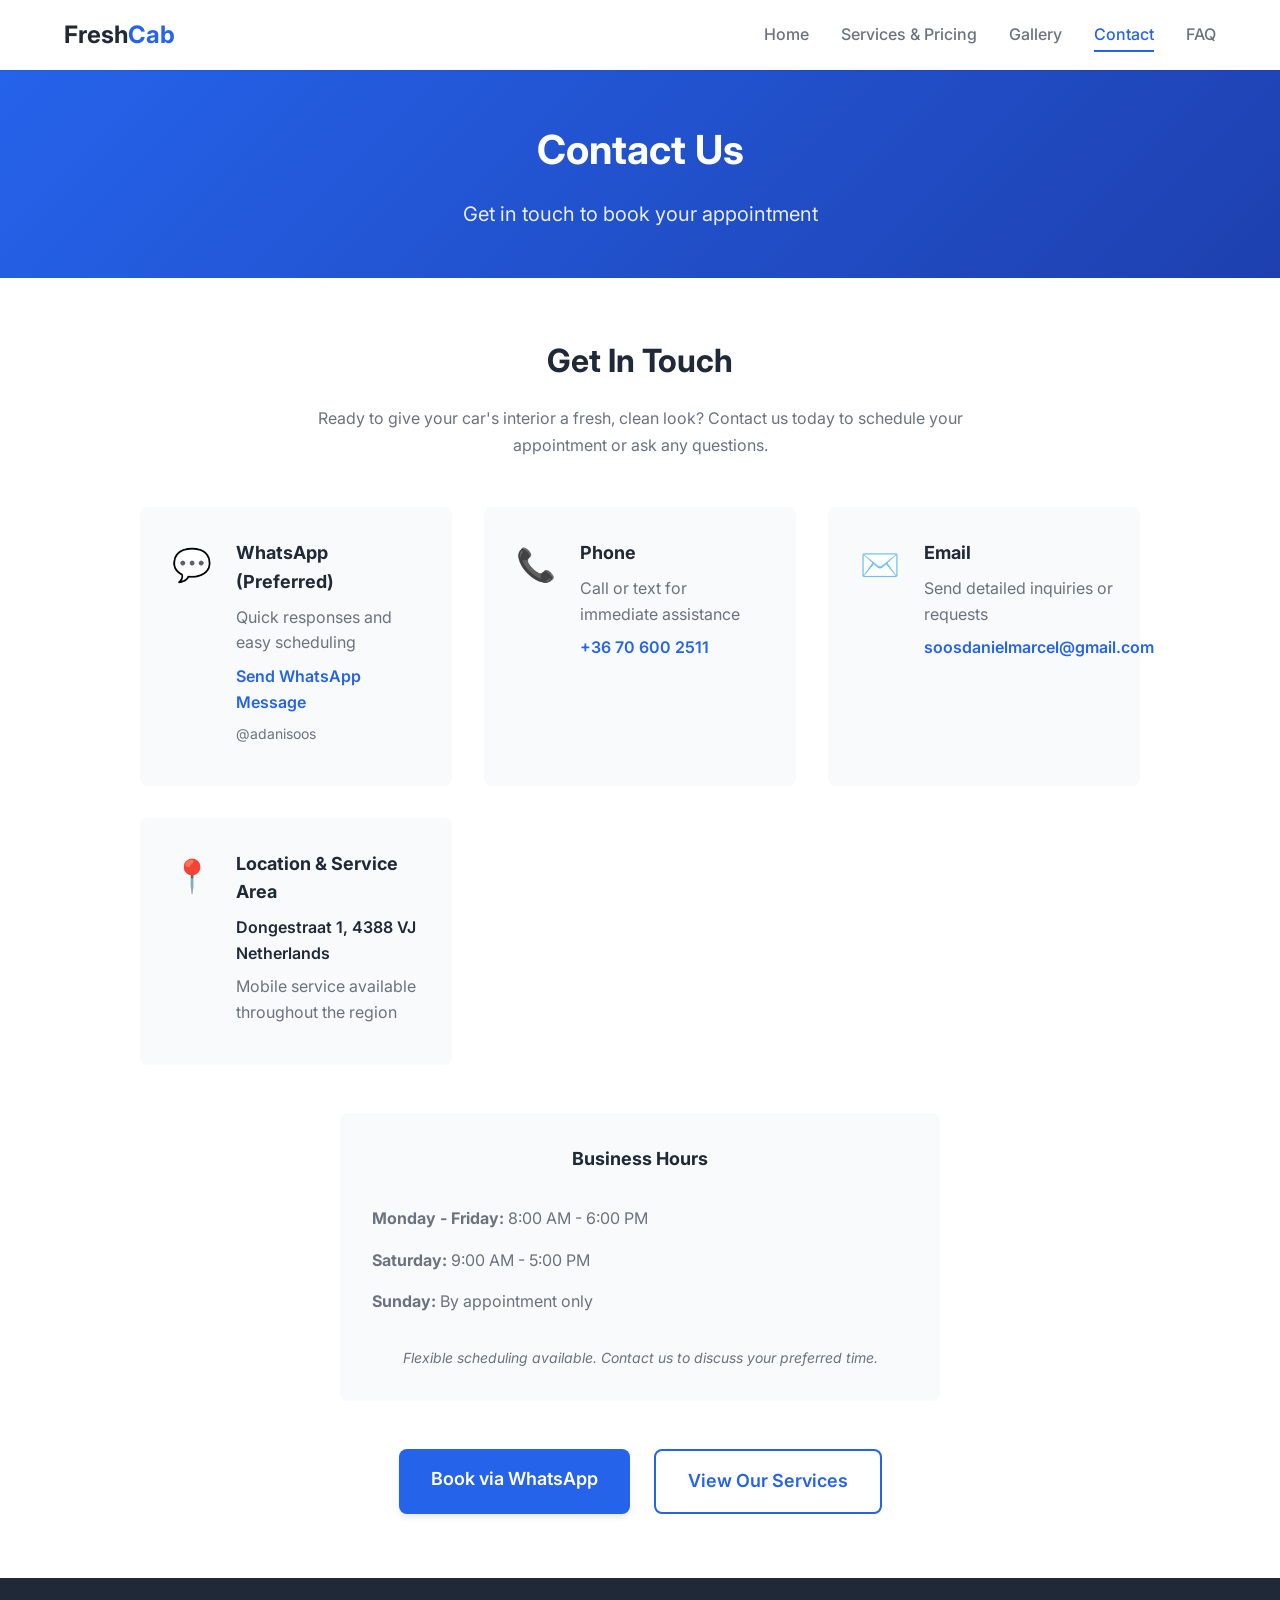
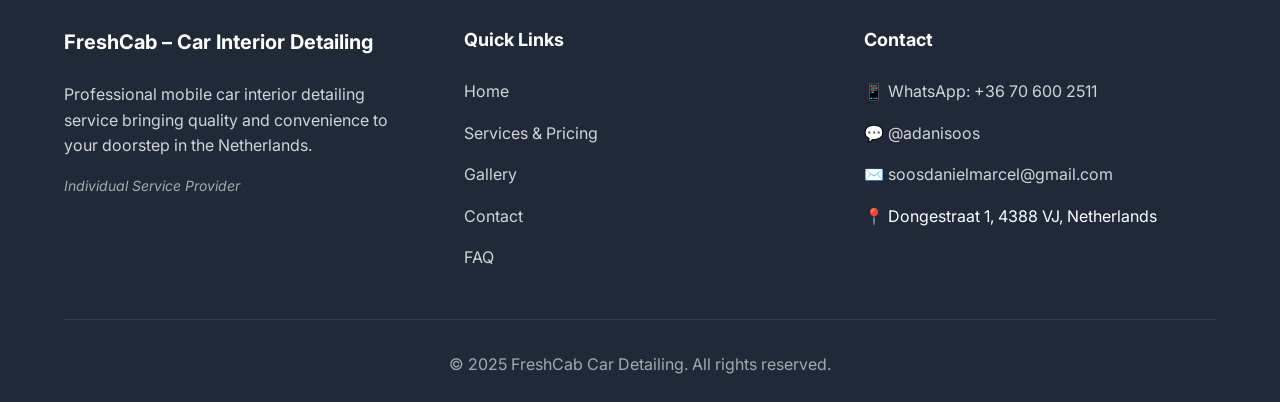
==== contact.html @ 42d35491 "Initial commit" ====
<!DOCTYPE html>
<html lang="en">
<head>
    <meta charset="UTF-8">
    <meta name="viewport" content="width=device-width, initial-scale=1.0">
    <meta name="description" content="Contact FreshCab for mobile car interior detailing in the Netherlands. Book via WhatsApp, phone, or email.">
    <meta name="theme-color" content="#2563eb">
    <title>Contact - FreshCab Car Interior Detailing</title>
    <link rel="manifest" href="/manifest.json">
    <link rel="apple-touch-icon" sizes="180x180" href="images/favicon/apple-touch-icon.png">
    <link rel="icon" type="image/png" sizes="32x32" href="images/favicon/favicon-32x32.png">
    <link rel="icon" type="image/png" sizes="16x16" href="images/favicon/favicon-16x16.png">
    <link rel="icon" type="image/x-icon" href="images/favicon/favicon.ico">
    <link rel="stylesheet" href="css/styles.css">
    <link rel="preconnect" href="https://fonts.googleapis.com">
    <link rel="preconnect" href="https://fonts.gstatic.com" crossorigin>
    <link href="https://fonts.googleapis.com/css2?family=Inter:wght@300;400;500;600;700&display=swap" rel="stylesheet">
</head>
<body>
    <!-- Navigation -->
    <nav class="navbar">
        <div class="container">
            <div class="nav-wrapper">
                <a href="index.html" class="logo">Fresh<span class="logo-accent">Cab</span></a>
                <button class="mobile-menu-toggle" aria-label="Toggle menu">
                    <span></span>
                    <span></span>
                    <span></span>
                </button>
                <ul class="nav-menu">
                    <li><a href="index.html" class="nav-link">Home</a></li>
                    <li><a href="services.html" class="nav-link">Services & Pricing</a></li>
                    <li><a href="gallery.html" class="nav-link">Gallery</a></li>
                    <li><a href="contact.html" class="nav-link active">Contact</a></li>
                    <li><a href="index.html#faq" class="nav-link">FAQ</a></li>
                </ul>
            </div>
        </div>
    </nav>

    <!-- Page Header -->
    <section class="page-header">
        <div class="container">
            <h1 class="page-title fade-in">Contact Us</h1>
            <p class="page-subtitle fade-in">Get in touch to book your appointment</p>
        </div>
    </section>

    <!-- Contact Section -->
    <section class="contact section">
        <div class="container">
            <div class="contact-info-centered fade-in-scroll">
                <h2 class="section-title text-center">Get In Touch</h2>
                <p class="contact-intro text-center">Ready to give your car's interior a fresh, clean look? Contact us today to schedule your appointment or ask any questions.</p>

                <div class="contact-methods">
                    <div class="contact-method">
                        <div class="contact-icon">💬</div>
                        <div class="contact-details">
                            <h3>WhatsApp (Preferred)</h3>
                            <p>Quick responses and easy scheduling</p>
                            <a href="https://wa.me/36706002511?text=Hi%20FreshCab,%20I'd%20like%20to%20book%20a%20car%20detailing%20appointment" class="contact-link" target="_blank">Send WhatsApp Message</a>
                            <p class="contact-username">@adanisoos</p>
                        </div>
                    </div>

                    <div class="contact-method">
                        <div class="contact-icon">📞</div>
                        <div class="contact-details">
                            <h3>Phone</h3>
                            <p>Call or text for immediate assistance</p>
                            <a href="tel:+36706002511" class="contact-link">+36 70 600 2511</a>
                        </div>
                    </div>

                    <div class="contact-method">
                        <div class="contact-icon">✉️</div>
                        <div class="contact-details">
                            <h3>Email</h3>
                            <p>Send detailed inquiries or requests</p>
                            <a href="mailto:soosdanielmarcel@gmail.com" class="contact-link">soosdanielmarcel@gmail.com</a>
                        </div>
                    </div>

                    <div class="contact-method">
                        <div class="contact-icon">📍</div>
                        <div class="contact-details">
                            <h3>Location & Service Area</h3>
                            <p class="service-area">Dongestraat 1, 4388 VJ<br>Netherlands</p>
                            <p>Mobile service available throughout the region</p>
                        </div>
                    </div>
                </div>

                <div class="business-hours">
                    <h3>Business Hours</h3>
                    <ul>
                        <li><strong>Monday - Friday:</strong> 8:00 AM - 6:00 PM</li>
                        <li><strong>Saturday:</strong> 9:00 AM - 5:00 PM</li>
                        <li><strong>Sunday:</strong> By appointment only</li>
                    </ul>
                    <p class="hours-note">Flexible scheduling available. Contact us to discuss your preferred time.</p>
                </div>

                <div class="contact-cta">
                    <a href="https://wa.me/36706002511?text=Hi%20FreshCab,%20I'd%20like%20to%20book%20a%20car%20detailing%20appointment" class="btn btn-primary btn-large" target="_blank">Book via WhatsApp</a>
                    <a href="services.html" class="btn btn-secondary btn-large">View Our Services</a>
                </div>
            </div>
        </div>
    </section>

    <!-- Footer -->
    <footer class="footer">
        <div class="container">
            <div class="footer-content">
                <div class="footer-section">
                    <h3 class="footer-title">FreshCab – Car Interior Detailing</h3>
                    <p class="footer-text">Professional mobile car interior detailing service bringing quality and convenience to your doorstep in the Netherlands.</p>
                    <p class="footer-status">Individual Service Provider</p>
                </div>
                <div class="footer-section">
                    <h4 class="footer-heading">Quick Links</h4>
                    <ul class="footer-links">
                        <li><a href="index.html">Home</a></li>
                        <li><a href="services.html">Services & Pricing</a></li>
                        <li><a href="gallery.html">Gallery</a></li>
                        <li><a href="contact.html">Contact</a></li>
                        <li><a href="index.html#faq">FAQ</a></li>
                    </ul>
                </div>
                <div class="footer-section">
                    <h4 class="footer-heading">Contact</h4>
                    <ul class="footer-contact">
                        <li>📱 <a href="https://wa.me/36706002511" target="_blank">WhatsApp: +36 70 600 2511</a></li>
                        <li>💬 <a href="https://wa.me/36706002511" target="_blank">@adanisoos</a></li>
                        <li>✉️ <a href="mailto:soosdanielmarcel@gmail.com">soosdanielmarcel@gmail.com</a></li>
                        <li>📍 Dongestraat 1, 4388 VJ, Netherlands</li>
                    </ul>
                </div>
            </div>
            <div class="footer-bottom">
                <p>&copy; 2025 FreshCab Car Detailing. All rights reserved.</p>
            </div>
        </div>
    </footer>

    <script src="js/main.js"></script>
</body>
</html>
---- css/styles.css ----
/* ===================================
   CSS Reset & Base Styles
   =================================== */
* {
    margin: 0;
    padding: 0;
    box-sizing: border-box;
}

:root {
    /* Color Palette */
    --primary-color: #2563eb;
    --primary-dark: #1e40af;
    --accent-color: #f59e0b;
    --text-dark: #1f2937;
    --text-light: #6b7280;
    --bg-white: #ffffff;
    --bg-gray: #f9fafb;
    --border-color: #e5e7eb;
    
    /* Typography */
    --font-family: 'Inter', -apple-system, BlinkMacSystemFont, 'Segoe UI', sans-serif;
    --font-size-base: 16px;
    --line-height-base: 1.6;
    
    /* Spacing */
    --spacing-xs: 0.5rem;
    --spacing-sm: 1rem;
    --spacing-md: 1.5rem;
    --spacing-lg: 2rem;
    --spacing-xl: 3rem;
    --spacing-2xl: 4rem;
    
    /* Transitions */
    --transition-fast: 0.2s ease;
    --transition-base: 0.3s ease;
    --transition-slow: 0.5s ease;
    
    /* Shadows */
    --shadow-sm: 0 1px 2px 0 rgba(0, 0, 0, 0.05);
    --shadow-md: 0 4px 6px -1px rgba(0, 0, 0, 0.1);
    --shadow-lg: 0 10px 15px -3px rgba(0, 0, 0, 0.1);
    --shadow-xl: 0 20px 25px -5px rgba(0, 0, 0, 0.1);
    
    /* Border Radius */
    --radius-sm: 0.375rem;
    --radius-md: 0.5rem;
    --radius-lg: 0.75rem;
    --radius-xl: 1rem;
}

html {
    scroll-behavior: smooth;
    font-size: var(--font-size-base);
}

body {
    font-family: var(--font-family);
    color: var(--text-dark);
    line-height: var(--line-height-base);
    background-color: var(--bg-white);
    overflow-x: hidden;
}

img {
    max-width: 100%;
    height: auto;
    display: block;
}

a {
    text-decoration: none;
    color: inherit;
    transition: color var(--transition-fast);
}

ul {
    list-style: none;
}

button {
    font-family: inherit;
    cursor: pointer;
    border: none;
    background: none;
}

/* ===================================
   Container & Layout
   =================================== */
.container {
    width: 100%;
    max-width: 1200px;
    margin: 0 auto;
    padding: 0 var(--spacing-md);
}

.section {
    padding: var(--spacing-2xl) 0;
}

.section-gray {
    background-color: var(--bg-gray);
}

/* ===================================
   Typography
   =================================== */
.section-title {
    font-size: 2rem;
    font-weight: 700;
    color: var(--text-dark);
    margin-bottom: var(--spacing-md);
    line-height: 1.2;
}

.section-subtitle {
    font-size: 1.125rem;
    color: var(--text-light);
    margin-bottom: var(--spacing-lg);
}

.text-center {
    text-align: center;
}

/* ===================================
   Buttons
   =================================== */
.btn {
    display: inline-block;
    padding: 0.75rem 1.5rem;
    font-size: 1rem;
    font-weight: 600;
    border-radius: var(--radius-md);
    transition: all var(--transition-base);
    text-align: center;
    cursor: pointer;
}

.btn-primary {
    background-color: var(--primary-color);
    color: white;
    box-shadow: var(--shadow-md);
}

.btn-primary:hover {
    background-color: var(--primary-dark);
    transform: translateY(-2px);
    box-shadow: var(--shadow-lg);
}

.btn-secondary {
    background-color: white;
    color: var(--primary-color);
    border: 2px solid var(--primary-color);
}

.btn-secondary:hover {
    background-color: var(--primary-color);
    color: white;
    transform: translateY(-2px);
}

.btn-outline {
    background-color: transparent;
    color: var(--primary-color);
    border: 2px solid var(--primary-color);
}

.btn-outline:hover {
    background-color: var(--primary-color);
    color: white;
}

.btn-large {
    padding: 1rem 2rem;
    font-size: 1.125rem;
}

/* ===================================
   Navigation
   =================================== */
.navbar {
    background-color: var(--bg-white);
    box-shadow: var(--shadow-sm);
    position: sticky;
    top: 0;
    z-index: 1000;
    transition: box-shadow var(--transition-base);
}

.navbar.scrolled {
    box-shadow: var(--shadow-md);
}

.nav-wrapper {
    display: flex;
    justify-content: space-between;
    align-items: center;
    padding: var(--spacing-sm) 0;
}

.logo {
    font-size: 1.5rem;
    font-weight: 700;
    color: var(--text-dark);
}

.logo-accent {
    color: var(--primary-color);
}

.nav-menu {
    display: flex;
    gap: var(--spacing-lg);
    align-items: center;
}

.nav-link {
    color: var(--text-light);
    font-weight: 500;
    transition: color var(--transition-fast);
    position: relative;
}

.nav-link:hover,
.nav-link.active {
    color: var(--primary-color);
}

.nav-link.active::after {
    content: '';
    position: absolute;
    bottom: -0.5rem;
    left: 0;
    right: 0;
    height: 2px;
    background-color: var(--primary-color);
}

.mobile-menu-toggle {
    display: none;
    flex-direction: column;
    gap: 0.25rem;
    padding: 0.5rem;
}

.mobile-menu-toggle span {
    width: 1.5rem;
    height: 2px;
    background-color: var(--text-dark);
    transition: all var(--transition-base);
}

/* ===================================
   Hero Section
   =================================== */
.hero {
    position: relative;
    background: linear-gradient(135deg, var(--primary-color) 0%, var(--primary-dark) 100%);
    color: white;
    padding: var(--spacing-2xl) 0;
    min-height: 500px;
    display: flex;
    align-items: center;
    overflow: hidden;
}

.hero::before {
    content: '';
    position: absolute;
    top: 0;
    left: 0;
    right: 0;
    bottom: 0;
    background: url('data:image/svg+xml,<svg width="100" height="100" xmlns="http://www.w3.org/2000/svg"><circle cx="50" cy="50" r="2" fill="white" opacity="0.1"/></svg>');
    opacity: 0.3;
}

.hero-content {
    position: relative;
    z-index: 1;
    max-width: 700px;
}

.hero-title {
    font-size: 3rem;
    font-weight: 700;
    margin-bottom: var(--spacing-md);
    line-height: 1.1;
}

.hero-subtitle {
    font-size: 1.5rem;
    margin-bottom: var(--spacing-md);
    opacity: 0.95;
}

.hero-description {
    font-size: 1.125rem;
    margin-bottom: var(--spacing-xl);
    opacity: 0.9;
}

.hero-buttons {
    display: flex;
    gap: var(--spacing-md);
    flex-wrap: wrap;
}

/* ===================================
   About Section
   =================================== */
.about-content {
    display: grid;
    grid-template-columns: 1fr 1fr;
    gap: var(--spacing-xl);
    align-items: center;
}

.about-text p {
    margin-bottom: var(--spacing-md);
    color: var(--text-light);
}

.about-intro {
    font-size: 1.25rem;
    color: var(--text-dark) !important;
}

.about-highlights {
    margin-top: var(--spacing-lg);
    display: grid;
    gap: var(--spacing-sm);
}

.highlight-item {
    display: flex;
    align-items: center;
    gap: var(--spacing-sm);
}

.highlight-icon {
    color: var(--primary-color);
    font-weight: 700;
    font-size: 1.25rem;
}

.about-image {
    border-radius: var(--radius-lg);
    overflow: hidden;
    box-shadow: var(--shadow-lg);
}

.about-image img {
    width: 100%;
    height: 100%;
    object-fit: cover;
}

/* ===================================
   How It Works Section
   =================================== */
.steps-grid {
    display: grid;
    grid-template-columns: repeat(auto-fit, minmax(250px, 1fr));
    gap: var(--spacing-lg);
    margin-top: var(--spacing-xl);
}

.step-card {
    background-color: var(--bg-white);
    padding: var(--spacing-lg);
    border-radius: var(--radius-lg);
    box-shadow: var(--shadow-md);
    text-align: center;
    transition: all var(--transition-base);
    position: relative;
}

.step-card:hover {
    transform: translateY(-5px);
    box-shadow: var(--shadow-xl);
}

.step-number {
    position: absolute;
    top: var(--spacing-md);
    right: var(--spacing-md);
    width: 2rem;
    height: 2rem;
    background-color: var(--primary-color);
    color: white;
    border-radius: 50%;
    display: flex;
    align-items: center;
    justify-content: center;
    font-weight: 700;
}

.step-icon {
    font-size: 3rem;
    margin-bottom: var(--spacing-md);
}

.step-title {
    font-size: 1.25rem;
    font-weight: 600;
    margin-bottom: var(--spacing-sm);
    color: var(--text-dark);
}

.step-description {
    color: var(--text-light);
}

/* ===================================
   Testimonials Section
   =================================== */
.testimonials-grid {
    display: grid;
    grid-template-columns: repeat(auto-fit, minmax(280px, 1fr));
    gap: var(--spacing-lg);
    margin-top: var(--spacing-xl);
}

.testimonial-card {
    background-color: var(--bg-white);
    padding: var(--spacing-lg);
    border-radius: var(--radius-lg);
    box-shadow: var(--shadow-md);
    transition: all var(--transition-base);
}

.testimonial-card:hover {
    transform: translateY(-5px);
    box-shadow: var(--shadow-xl);
}

.testimonial-stars {
    color: var(--accent-color);
    font-size: 1.25rem;
    margin-bottom: var(--spacing-md);
}

.testimonial-text {
    color: var(--text-light);
    font-style: italic;
    margin-bottom: var(--spacing-md);
    line-height: 1.7;
}

.testimonial-author {
    font-weight: 600;
    color: var(--text-dark);
}

/* ===================================
   FAQ Section
   =================================== */
.faq-container {
    max-width: 800px;
    margin: 0 auto;
}

.faq-item {
    background-color: var(--bg-white);
    border-radius: var(--radius-md);
    margin-bottom: var(--spacing-md);
    box-shadow: var(--shadow-sm);
    overflow: hidden;
}

.faq-question {
    width: 100%;
    padding: var(--spacing-md);
    display: flex;
    justify-content: space-between;
    align-items: center;
    text-align: left;
    font-size: 1.125rem;
    font-weight: 600;
    color: var(--text-dark);
    cursor: pointer;
    transition: background-color var(--transition-fast);
}

.faq-question:hover {
    background-color: var(--bg-gray);
}

.faq-icon {
    font-size: 1.5rem;
    color: var(--primary-color);
    transition: transform var(--transition-base);
}

.faq-item.active .faq-icon {
    transform: rotate(45deg);
}

.faq-answer {
    max-height: 0;
    overflow: hidden;
    transition: max-height var(--transition-slow);
}

.faq-item.active .faq-answer {
    max-height: 500px;
}

.faq-answer p {
    padding: 0 var(--spacing-md) var(--spacing-md);
    color: var(--text-light);
    line-height: 1.7;
}

/* ===================================
   CTA Section
   =================================== */
.cta {
    background: linear-gradient(135deg, var(--primary-color) 0%, var(--primary-dark) 100%);
    color: white;
}

.cta-content {
    text-align: center;
    max-width: 700px;
    margin: 0 auto;
}

.cta-title {
    font-size: 2.5rem;
    font-weight: 700;
    margin-bottom: var(--spacing-md);
}

.cta-text {
    font-size: 1.25rem;
    margin-bottom: var(--spacing-xl);
    opacity: 0.95;
}

.cta-buttons {
    display: flex;
    gap: var(--spacing-md);
    justify-content: center;
    flex-wrap: wrap;
}

/* ===================================
   Footer
   =================================== */
.footer {
    background-color: var(--text-dark);
    color: white;
    padding: var(--spacing-xl) 0 var(--spacing-md);
}

.footer-content {
    display: grid;
    grid-template-columns: repeat(auto-fit, minmax(250px, 1fr));
    gap: var(--spacing-xl);
    margin-bottom: var(--spacing-lg);
}

.footer-title {
    font-size: 1.25rem;
    margin-bottom: var(--spacing-md);
}

.footer-text {
    color: rgba(255, 255, 255, 0.8);
    margin-bottom: var(--spacing-sm);
    line-height: 1.6;
}

.footer-status {
    color: rgba(255, 255, 255, 0.6);
    font-size: 0.875rem;
    font-style: italic;
}

.footer-heading {
    font-size: 1.125rem;
    margin-bottom: var(--spacing-md);
}

.footer-links li,
.footer-contact li {
    margin-bottom: var(--spacing-sm);
}

.footer-links a,
.footer-contact a {
    color: rgba(255, 255, 255, 0.8);
    transition: color var(--transition-fast);
}

.footer-links a:hover,
.footer-contact a:hover {
    color: var(--accent-color);
}

.footer-bottom {
    text-align: center;
    padding-top: var(--spacing-lg);
    border-top: 1px solid rgba(255, 255, 255, 0.1);
    color: rgba(255, 255, 255, 0.6);
}

/* ===================================
   Page Header
   =================================== */
.page-header {
    background: linear-gradient(135deg, var(--primary-color) 0%, var(--primary-dark) 100%);
    color: white;
    padding: var(--spacing-xl) 0;
    text-align: center;
}

.page-title {
    font-size: 2.5rem;
    font-weight: 700;
    margin-bottom: var(--spacing-sm);
}

.page-subtitle {
    font-size: 1.25rem;
    opacity: 0.9;
}

/* ===================================
   Pricing Section
   =================================== */
.pricing-grid {
    display: grid;
    grid-template-columns: repeat(auto-fit, minmax(300px, 1fr));
    gap: var(--spacing-lg);
    margin-top: var(--spacing-xl);
}

.pricing-card {
    background-color: var(--bg-white);
    border-radius: var(--radius-lg);
    padding: var(--spacing-xl);
    box-shadow: var(--shadow-md);
    transition: all var(--transition-base);
    position: relative;
    border: 2px solid transparent;
}

.pricing-card:hover {
    transform: translateY(-8px);
    box-shadow: var(--shadow-xl);
}

.pricing-card-featured {
    border-color: var(--primary-color);
    transform: scale(1.05);
}

.pricing-card-featured:hover {
    transform: scale(1.05) translateY(-8px);
}

.pricing-badge {
    position: absolute;
    top: -0.75rem;
    left: 50%;
    transform: translateX(-50%);
    background-color: var(--accent-color);
    color: white;
    padding: 0.25rem 1rem;
    border-radius: var(--radius-md);
    font-size: 0.875rem;
    font-weight: 600;
}

.pricing-header {
    text-align: center;
    margin-bottom: var(--spacing-lg);
}

.pricing-title {
    font-size: 1.75rem;
    font-weight: 700;
    color: var(--text-dark);
    margin-bottom: var(--spacing-xs);
}

.pricing-subtitle {
    color: var(--text-light);
}

.pricing-price {
    text-align: center;
    margin-bottom: var(--spacing-sm);
}

.price-amount {
    font-size: 3rem;
    font-weight: 700;
    color: var(--primary-color);
}

.price-period {
    display: block;
    color: var(--text-light);
    font-size: 0.875rem;
    margin-top: var(--spacing-xs);
}

.pricing-price-alt {
    text-align: center;
    margin-bottom: var(--spacing-lg);
    padding-bottom: var(--spacing-lg);
    border-bottom: 1px solid var(--border-color);
}

.price-amount-small {
    font-size: 1.5rem;
    font-weight: 600;
    color: var(--text-dark);
}

.price-period-small {
    display: block;
    color: var(--text-light);
    font-size: 0.875rem;
}

.pricing-features {
    margin-bottom: var(--spacing-lg);
}

.pricing-features li {
    padding: var(--spacing-sm) 0;
    color: var(--text-light);
    display: flex;
    align-items: flex-start;
    gap: var(--spacing-sm);
}

.feature-icon {
    color: var(--primary-color);
    font-weight: 700;
    flex-shrink: 0;
}

/* ===================================
   Add-ons Section
   =================================== */
.addons-grid {
    display: grid;
    grid-template-columns: repeat(auto-fit, minmax(280px, 1fr));
    gap: var(--spacing-lg);
    margin-top: var(--spacing-xl);
}

.addon-card {
    background-color: var(--bg-white);
    padding: var(--spacing-lg);
    border-radius: var(--radius-lg);
    box-shadow: var(--shadow-md);
    text-align: center;
    transition: all var(--transition-base);
}

.addon-card:hover {
    transform: translateY(-5px);
    box-shadow: var(--shadow-xl);
}

.addon-icon {
    font-size: 2.5rem;
    margin-bottom: var(--spacing-md);
}

.addon-title {
    font-size: 1.125rem;
    font-weight: 600;
    color: var(--text-dark);
    margin-bottom: var(--spacing-sm);
}

.addon-description {
    color: var(--text-light);
    margin-bottom: var(--spacing-md);
    line-height: 1.6;
}

.addon-price {
    font-size: 1.5rem;
    font-weight: 700;
    color: var(--primary-color);
}

/* ===================================
   Gallery Section - Grid Layout with Carousels
   =================================== */
.gallery-intro {
    max-width: 700px;
    margin: 0 auto var(--spacing-xl);
    color: var(--text-light);
    font-size: 1.125rem;
}

/* Gallery Grid Container */
.gallery-grid-container {
    display: grid;
    grid-template-columns: repeat(2, 1fr);
    gap: var(--spacing-lg);
    margin-bottom: var(--spacing-xl);
}

/* Car Project Card - Smaller Size */
.car-project {
    background-color: var(--bg-white);
    border-radius: var(--radius-lg);
    overflow: hidden;
    box-shadow: var(--shadow-md);
    transition: all var(--transition-base);
    display: flex;
    flex-direction: column;
    height: 100%;
}

.car-project:hover {
    box-shadow: var(--shadow-xl);
    transform: translateY(-4px);
}

.project-header {
    padding: var(--spacing-md);
    background: linear-gradient(135deg, var(--primary-color) 0%, var(--primary-dark) 100%);
    color: white;
    text-align: center;
    flex-shrink: 0;
}

.project-title {
    font-size: 1.125rem;
    font-weight: 700;
    margin-bottom: 0.25rem;
    line-height: 1.3;
}

.project-subtitle {
    font-size: 0.875rem;
    opacity: 0.9;
    margin: 0;
    line-height: 1.3;
}

/* Carousel Container - Optimized for Grid Cards */
.carousel-container {
    position: relative;
    width: 100%;
    background-color: var(--bg-gray);
    overflow: hidden;
    flex: 1;
    display: flex;
    flex-direction: column;
    height: 450px;
}

.carousel {
    position: relative;
    width: 100%;
    overflow: hidden;
    height: 100%;
    display: flex;
    align-items: center;
    justify-content: center;
}

.carousel-track {
    display: flex;
    transition: transform 0.6s cubic-bezier(0.25, 0.46, 0.45, 0.94);
    position: relative;
    will-change: transform;
    width: 100%;
    height: 100%;
}

.carousel-slide {
    min-width: 100%;
    width: 100%;
    flex-shrink: 0;
    position: relative;
    display: flex;
    align-items: center;
    justify-content: center;
    height: 100%;
    overflow: hidden;
}

.carousel-slide img {
    width: 100%;
    height: 100%;
    /* Fill the entire carousel viewport while keeping image proportions */
    object-fit: cover;
    object-position: center center;
    display: block;
    background-color: var(--bg-gray);
    cursor: pointer;
    transition: transform var(--transition-base);
}

.carousel-slide img:hover {
    transform: scale(1.02);
}

/* Carousel Navigation Buttons - Smaller & Subtle */
.carousel-btn {
    position: absolute;
    top: 50%;
    transform: translateY(-50%);
    background-color: rgba(255, 255, 255, 0.7);
    border: none;
    width: 36px;
    height: 36px;
    border-radius: 50%;
    cursor: pointer;
    display: flex;
    align-items: center;
    justify-content: center;
    font-size: 1.25rem;
    color: var(--text-dark);
    box-shadow: 0 2px 8px rgba(0, 0, 0, 0.15);
    transition: all var(--transition-base);
    z-index: 10;
    user-select: none;
    opacity: 0.6;
    margin-top: 0;
    margin-bottom: 0;
}

.carousel-btn:hover {
    background-color: rgba(255, 255, 255, 0.95);
    color: var(--primary-color);
    transform: translateY(-50%) scale(1.05);
    opacity: 1;
    box-shadow: 0 4px 12px rgba(0, 0, 0, 0.2);
}

.carousel-btn:active {
    transform: translateY(-50%) scale(0.98);
}

.carousel-btn-prev {
    left: 0.75rem;
    top: 50%;
}

.carousel-btn-next {
    right: 0.75rem;
    top: 50%;
}

.carousel-btn span {
    line-height: 1;
    font-weight: 400;
    display: block;
}

/* Carousel Indicators */
.carousel-indicators {
    position: absolute;
    bottom: 1.5rem;
    left: 50%;
    transform: translateX(-50%);
    display: flex;
    gap: 0.5rem;
    z-index: 10;
}

.indicator {
    width: 12px;
    height: 12px;
    border-radius: 50%;
    background-color: rgba(255, 255, 255, 0.5);
    border: 2px solid rgba(255, 255, 255, 0.8);
    cursor: pointer;
    transition: all var(--transition-base);
    padding: 0;
}

.indicator:hover {
    background-color: rgba(255, 255, 255, 0.8);
    transform: scale(1.2);
}

.indicator.active {
    background-color: var(--primary-color);
    border-color: white;
    transform: scale(1.3);
}

/* Touch/Swipe Indicator */
.carousel-container::after {
    content: '← Swipe →';
    position: absolute;
    top: 1rem;
    right: 1rem;
    background-color: rgba(0, 0, 0, 0.6);
    color: white;
    padding: 0.5rem 1rem;
    border-radius: var(--radius-md);
    font-size: 0.875rem;
    opacity: 0;
    animation: swipeHint 3s ease-in-out 1s;
    pointer-events: none;
}

@keyframes swipeHint {
    0%, 100% { opacity: 0; }
    10%, 90% { opacity: 1; }
}

/* Legacy Gallery Grid Styles (kept for compatibility) */
.gallery-grid {
    display: grid;
    grid-template-columns: repeat(auto-fill, minmax(300px, 1fr));
    gap: var(--spacing-lg);
}

.gallery-item {
    position: relative;
    overflow: hidden;
    border-radius: var(--radius-lg);
    box-shadow: var(--shadow-md);
    transition: all var(--transition-base);
}

.gallery-item:hover {
    transform: translateY(-5px);
    box-shadow: var(--shadow-xl);
}

.gallery-image-wrapper {
    position: relative;
    overflow: hidden;
    aspect-ratio: 4/3;
    background-color: var(--bg-gray);
}

.gallery-image-wrapper img {
    width: 100%;
    height: 100%;
    object-fit: cover;
    transition: transform var(--transition-slow);
}

.gallery-item:hover .gallery-image-wrapper img {
    transform: scale(1.05);
}

.gallery-overlay {
    position: absolute;
    top: 0;
    left: 0;
    right: 0;
    bottom: 0;
    background: linear-gradient(to bottom, rgba(0,0,0,0.3), transparent);
    display: flex;
    align-items: flex-start;
    justify-content: center;
    padding: var(--spacing-md);
}

.gallery-label {
    background-color: var(--accent-color);
    color: white;
    padding: 0.25rem 0.75rem;
    border-radius: var(--radius-sm);
    font-size: 0.875rem;
    font-weight: 600;
}

.gallery-caption {
    padding: var(--spacing-md);
    background-color: var(--bg-white);
    color: var(--text-dark);
    font-weight: 500;
}

/* ===================================
   Fullscreen Image Viewer (Lightbox)
   =================================== */
.lightbox {
    display: none;
    position: fixed;
    top: 0;
    left: 0;
    width: 100%;
    height: 100%;
    background-color: rgba(0, 0, 0, 0.95);
    z-index: 9999;
    align-items: center;
    justify-content: center;
    opacity: 0;
    transition: opacity 0.3s ease;
}

.lightbox.active {
    display: flex;
    opacity: 1;
}

.lightbox-content {
    position: relative;
    max-width: 95%;
    max-height: 95%;
    display: flex;
    align-items: center;
    justify-content: center;
}

.lightbox-image {
    max-width: 100%;
    max-height: 95vh;
    object-fit: contain;
    border-radius: var(--radius-md);
    box-shadow: 0 10px 50px rgba(0, 0, 0, 0.5);
}

.lightbox-close {
    position: absolute;
    top: 20px;
    right: 20px;
    background-color: rgba(255, 255, 255, 0.9);
    border: none;
    width: 50px;
    height: 50px;
    border-radius: 50%;
    cursor: pointer;
    font-size: 1.5rem;
    color: var(--text-dark);
    display: flex;
    align-items: center;
    justify-content: center;
    transition: all var(--transition-base);
    z-index: 10000;
}

.lightbox-close:hover {
    background-color: white;
    transform: scale(1.1);
}

.lightbox-nav {
    position: absolute;
    top: 50%;
    transform: translateY(-50%);
    background-color: rgba(255, 255, 255, 0.9);
    border: none;
    width: 50px;
    height: 50px;
    border-radius: 50%;
    cursor: pointer;
    font-size: 1.5rem;
    color: var(--text-dark);
    display: flex;
    align-items: center;
    justify-content: center;
    transition: all var(--transition-base);
    z-index: 10000;
}

.lightbox-nav:hover {
    background-color: white;
    transform: translateY(-50%) scale(1.1);
}

.lightbox-prev {
    left: 20px;
}

.lightbox-next {
    right: 20px;
}

.lightbox-caption {
    position: absolute;
    bottom: 20px;
    left: 50%;
    transform: translateX(-50%);
    background-color: rgba(0, 0, 0, 0.8);
    color: white;
    padding: var(--spacing-sm) var(--spacing-lg);
    border-radius: var(--radius-md);
    font-size: 1rem;
    max-width: 80%;
    text-align: center;
}

/* Expand Button on Images */
.expand-btn {
    position: absolute;
    top: 10px;
    right: 10px;
    background-color: rgba(255, 255, 255, 0.9);
    border: none;
    width: 36px;
    height: 36px;
    border-radius: 50%;
    cursor: pointer;
    font-size: 1.125rem;
    color: var(--text-dark);
    display: flex;
    align-items: center;
    justify-content: center;
    transition: all var(--transition-base);
    z-index: 5;
    opacity: 0;
}

.carousel-slide:hover .expand-btn {
    opacity: 1;
}

.expand-btn:hover {
    background-color: white;
    transform: scale(1.1);
}

/* ===================================
   Contact Section
   =================================== */
.contact-wrapper {
    display: grid;
    grid-template-columns: 1fr 1fr;
    gap: var(--spacing-xl);
}

.contact-info-centered {
    max-width: 1000px;
    margin: 0 auto;
}

.contact-intro {
    color: var(--text-light);
    margin-bottom: var(--spacing-xl);
    line-height: 1.7;
    max-width: 700px;
    margin-left: auto;
    margin-right: auto;
}

.contact-username {
    color: var(--text-light);
    font-size: 0.875rem;
    margin-top: var(--spacing-xs);
}

.contact-methods {
    margin-bottom: var(--spacing-xl);
    display: grid;
    grid-template-columns: repeat(auto-fit, minmax(280px, 1fr));
    gap: var(--spacing-lg);
}

.contact-method {
    display: flex;
    gap: var(--spacing-md);
    padding: var(--spacing-lg);
    background-color: var(--bg-gray);
    border-radius: var(--radius-md);
    transition: all var(--transition-base);
}

.contact-method:hover {
    transform: translateY(-3px);
    box-shadow: var(--shadow-md);
}

.contact-icon {
    font-size: 2rem;
    flex-shrink: 0;
}

.contact-details h3 {
    font-size: 1.125rem;
    margin-bottom: var(--spacing-xs);
    color: var(--text-dark);
}

.contact-details p {
    color: var(--text-light);
    margin-bottom: var(--spacing-xs);
}

.contact-link {
    color: var(--primary-color);
    font-weight: 600;
    transition: color var(--transition-fast);
}

.contact-link:hover {
    color: var(--primary-dark);
}

.service-area {
    font-weight: 600;
    color: var(--text-dark) !important;
}

.business-hours {
    background-color: var(--bg-gray);
    padding: var(--spacing-lg);
    border-radius: var(--radius-md);
    margin-bottom: var(--spacing-xl);
    max-width: 600px;
    margin-left: auto;
    margin-right: auto;
}

.business-hours h3 {
    font-size: 1.125rem;
    margin-bottom: var(--spacing-md);
    color: var(--text-dark);
    text-align: center;
}

.business-hours ul {
    margin-bottom: var(--spacing-md);
}

.business-hours li {
    padding: var(--spacing-xs) 0;
    color: var(--text-light);
}

.hours-note {
    color: var(--text-light);
    font-size: 0.875rem;
    font-style: italic;
    text-align: center;
}

.contact-cta {
    display: flex;
    gap: var(--spacing-md);
    justify-content: center;
    flex-wrap: wrap;
    margin-top: var(--spacing-xl);
}

/* ===================================
   Contact Form
   =================================== */
.contact-form-wrapper {
    background-color: var(--bg-gray);
    padding: var(--spacing-xl);
    border-radius: var(--radius-lg);
}

.contact-form {
    display: flex;
    flex-direction: column;
    gap: var(--spacing-md);
}

.form-group {
    display: flex;
    flex-direction: column;
}

.form-group label {
    font-weight: 600;
    margin-bottom: var(--spacing-xs);
    color: var(--text-dark);
}

.form-group input,
.form-group select,
.form-group textarea {
    padding: 0.75rem;
    border: 1px solid var(--border-color);
    border-radius: var(--radius-md);
    font-family: inherit;
    font-size: 1rem;
    transition: border-color var(--transition-fast);
}

.form-group input:focus,
.form-group select:focus,
.form-group textarea:focus {
    outline: none;
    border-color: var(--primary-color);
}

.form-note {
    font-size: 0.875rem;
    color: var(--text-light);
    margin-top: var(--spacing-sm);
    text-align: center;
}

/* ===================================
   Animations
   =================================== */
@keyframes fadeIn {
    from {
        opacity: 0;
        transform: translateY(20px);
    }
    to {
        opacity: 1;
        transform: translateY(0);
    }
}

.fade-in {
    animation: fadeIn 0.8s ease-out;
}

.fade-in-scroll {
    opacity: 0;
    transform: translateY(30px);
    transition: opacity 0.6s ease-out, transform 0.6s ease-out;
}

.fade-in-scroll.visible {
    opacity: 1;
    transform: translateY(0);
}

/* ===================================
   Responsive Design
   =================================== */
@media (max-width: 768px) {
    :root {
        --font-size-base: 16px;
    }
    
    .nav-menu {
        position: fixed;
        top: 60px;
        left: -100%;
        width: 100%;
        height: calc(100vh - 60px);
        background-color: var(--bg-white);
        flex-direction: column;
        padding: var(--spacing-lg);
        box-shadow: var(--shadow-lg);
        transition: left var(--transition-base);
        align-items: flex-start;
    }
    
    .nav-menu.active {
        left: 0;
    }
    
    .mobile-menu-toggle {
        display: flex;
    }
    
    .mobile-menu-toggle.active span:nth-child(1) {
        transform: rotate(45deg) translate(5px, 5px);
    }
    
    .mobile-menu-toggle.active span:nth-child(2) {
        opacity: 0;
    }
    
    .mobile-menu-toggle.active span:nth-child(3) {
        transform: rotate(-45deg) translate(5px, -5px);
    }
    
    .hero-title {
        font-size: 2rem;
    }
    
    .hero-subtitle {
        font-size: 1.25rem;
    }
    
    .hero-buttons {
        flex-direction: column;
    }
    
    .hero-buttons .btn {
        width: 100%;
    }
    
    .about-content {
        grid-template-columns: 1fr;
    }
    
    .about-image {
        order: -1;
    }
    
    .section-title {
        font-size: 1.75rem;
    }
    
    .steps-grid {
        grid-template-columns: 1fr;
    }
    
    .testimonials-grid {
        grid-template-columns: 1fr;
    }
    
    .pricing-grid {
        grid-template-columns: 1fr;
    }
    
    .pricing-card-featured {
        transform: scale(1);
    }
    
    .pricing-card-featured:hover {
        transform: translateY(-8px);
    }
    
    .addons-grid {
        grid-template-columns: 1fr;
    }
    
    .gallery-grid {
        grid-template-columns: 1fr;
    }

    /* Gallery Grid - Mobile: 1 column */
    .gallery-grid-container {
        grid-template-columns: 1fr;
        gap: var(--spacing-md);
    }

    /* Carousel Mobile Adjustments */
    .carousel-btn {
        width: 32px;
        height: 32px;
        font-size: 1.125rem;
        opacity: 0.5;
    }

    .carousel-btn:hover {
        opacity: 0.9;
    }

    .carousel-btn-prev {
        left: 0.5rem;
        top: 50%;
    }

    .carousel-btn-next {
        right: 0.5rem;
        top: 50%;
    }

    .carousel-indicators {
        bottom: 0.75rem;
    }

    .indicator {
        width: 8px;
        height: 8px;
    }

    .project-title {
        font-size: 1rem;
    }

    .project-subtitle {
        font-size: 0.8125rem;
    }

    .carousel-container {
        height: 350px;
    }

    .carousel-container::after {
        font-size: 0.75rem;
        padding: 0.375rem 0.75rem;
    }

    /* Lightbox Mobile Adjustments */
    .lightbox-close,
    .lightbox-nav {
        width: 40px;
        height: 40px;
        font-size: 1.25rem;
    }

    .lightbox-close {
        top: 10px;
        right: 10px;
    }

    .lightbox-prev {
        left: 10px;
    }

    .lightbox-next {
        right: 10px;
    }

    .lightbox-caption {
        font-size: 0.875rem;
        padding: var(--spacing-xs) var(--spacing-md);
        bottom: 10px;
    }

    .expand-btn {
        width: 30px;
        height: 30px;
        font-size: 1rem;
        top: 8px;
        right: 8px;
    }
    
    .contact-wrapper {
        grid-template-columns: 1fr;
    }

    .contact-methods {
        grid-template-columns: 1fr;
    }

    .contact-cta {
        flex-direction: column;
    }

    .contact-cta .btn {
        width: 100%;
    }
    
    .cta-title {
        font-size: 1.75rem;
    }
    
    .cta-text {
        font-size: 1rem;
    }
    
    .cta-buttons {
        flex-direction: column;
    }
    
    .cta-buttons .btn {
        width: 100%;
    }
    
    .footer-content {
        grid-template-columns: 1fr;
    }
}

@media (min-width: 769px) and (max-width: 1024px) {
    /* Gallery Grid - Tablet: 2 columns */
    .gallery-grid-container {
        grid-template-columns: repeat(2, 1fr);
    }

    .carousel-container {
        height: 400px;
    }

    .pricing-grid {
        grid-template-columns: repeat(2, 1fr);
    }

    .pricing-card:nth-child(2) {
        grid-column: 1 / -1;
        max-width: 400px;
        margin: 0 auto;
    }
}

/* ===================================
   Utility Classes
   =================================== */
.hidden {
    display: none;
}

.visible {
    display: block;
}

/* ===================================
   Print Styles
   =================================== */
@media print {
    .navbar,
    .mobile-menu-toggle,
    .cta,
    .footer {
        display: none;
    }
}
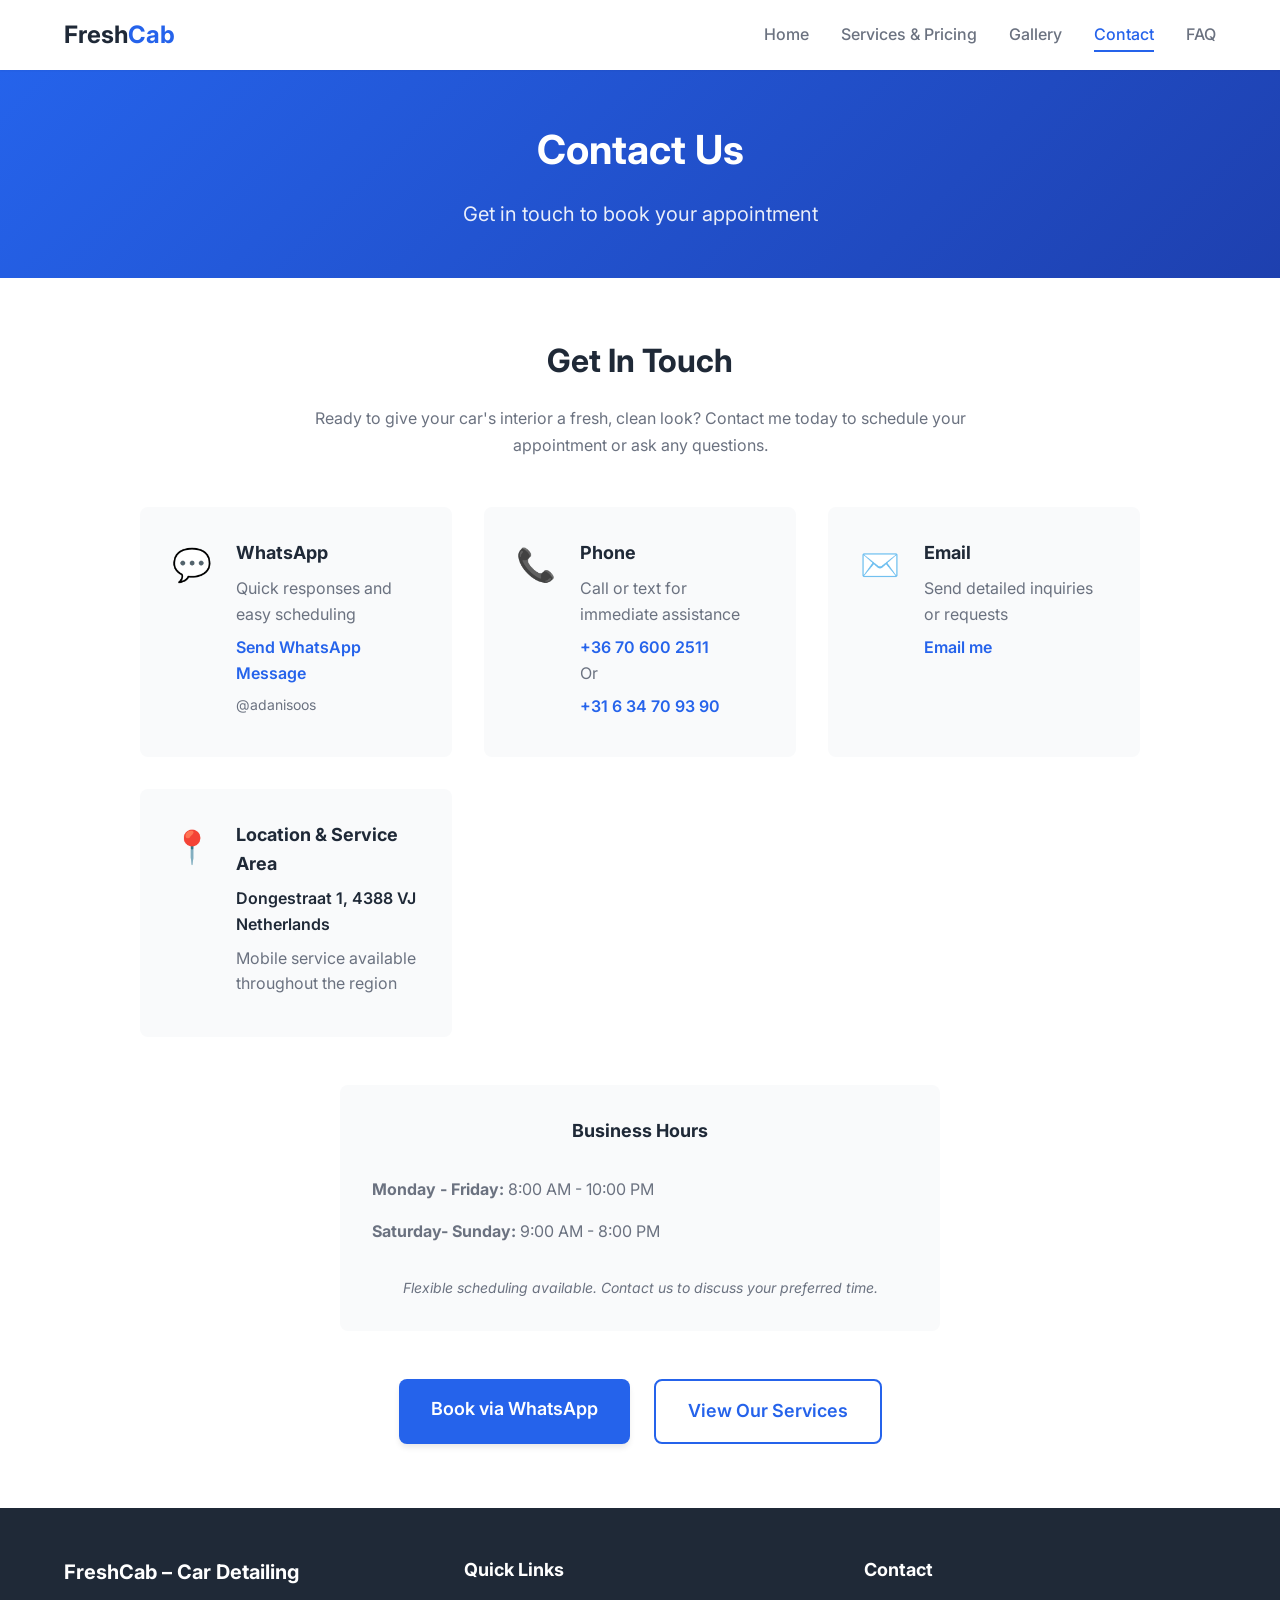
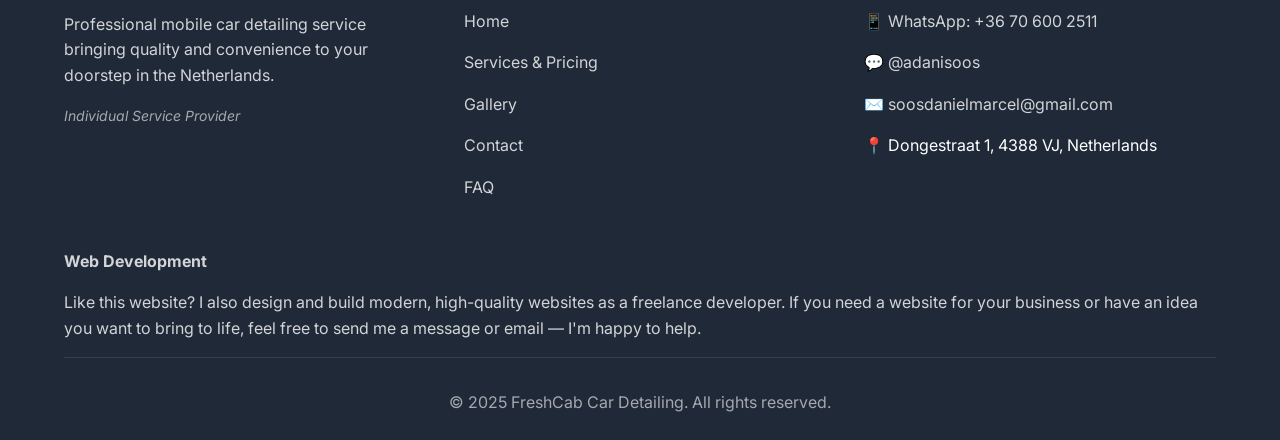
==== commit 26ff77eb: "general updates on every page" ====
--- a/contact.html
+++ b/contact.html
@@ -1,151 +1,231 @@
 <!DOCTYPE html>
 <html lang="en">
-<head>
-    <meta charset="UTF-8">
-    <meta name="viewport" content="width=device-width, initial-scale=1.0">
-    <meta name="description" content="Contact FreshCab for mobile car interior detailing in the Netherlands. Book via WhatsApp, phone, or email.">
-    <meta name="theme-color" content="#2563eb">
-    <title>Contact - FreshCab Car Interior Detailing</title>
-    <link rel="manifest" href="/manifest.json">
-    <link rel="apple-touch-icon" sizes="180x180" href="images/favicon/apple-touch-icon.png">
-    <link rel="icon" type="image/png" sizes="32x32" href="images/favicon/favicon-32x32.png">
-    <link rel="icon" type="image/png" sizes="16x16" href="images/favicon/favicon-16x16.png">
-    <link rel="icon" type="image/x-icon" href="images/favicon/favicon.ico">
-    <link rel="stylesheet" href="css/styles.css">
-    <link rel="preconnect" href="https://fonts.googleapis.com">
-    <link rel="preconnect" href="https://fonts.gstatic.com" crossorigin>
-    <link href="https://fonts.googleapis.com/css2?family=Inter:wght@300;400;500;600;700&display=swap" rel="stylesheet">
-</head>
-<body>
+  <head>
+    <meta charset="UTF-8" />
+    <meta name="viewport" content="width=device-width, initial-scale=1.0" />
+    <meta
+      name="description"
+      content="Contact FreshCab for mobile car detailing in the Netherlands. Book via WhatsApp, phone, or email."
+    />
+    <meta name="theme-color" content="#2563eb" />
+    <title>Contact - FreshCab Car Detailing</title>
+    <link rel="manifest" href="/manifest.json" />
+    <link
+      rel="apple-touch-icon"
+      sizes="180x180"
+      href="images/favicon/apple-touch-icon.png"
+    />
+    <link
+      rel="icon"
+      type="image/png"
+      sizes="32x32"
+      href="images/favicon/favicon-32x32.png"
+    />
+    <link
+      rel="icon"
+      type="image/png"
+      sizes="16x16"
+      href="images/favicon/favicon-16x16.png"
+    />
+    <link rel="icon" type="image/x-icon" href="images/favicon/favicon.ico" />
+    <link rel="stylesheet" href="css/styles.css" />
+    <link rel="preconnect" href="https://fonts.googleapis.com" />
+    <link rel="preconnect" href="https://fonts.gstatic.com" crossorigin />
+    <link
+      href="https://fonts.googleapis.com/css2?family=Inter:wght@300;400;500;600;700&display=swap"
+      rel="stylesheet"
+    />
+  </head>
+  <body>
     <!-- Navigation -->
     <nav class="navbar">
-        <div class="container">
-            <div class="nav-wrapper">
-                <a href="index.html" class="logo">Fresh<span class="logo-accent">Cab</span></a>
-                <button class="mobile-menu-toggle" aria-label="Toggle menu">
-                    <span></span>
-                    <span></span>
-                    <span></span>
-                </button>
-                <ul class="nav-menu">
-                    <li><a href="index.html" class="nav-link">Home</a></li>
-                    <li><a href="services.html" class="nav-link">Services & Pricing</a></li>
-                    <li><a href="gallery.html" class="nav-link">Gallery</a></li>
-                    <li><a href="contact.html" class="nav-link active">Contact</a></li>
-                    <li><a href="index.html#faq" class="nav-link">FAQ</a></li>
-                </ul>
-            </div>
-        </div>
+      <div class="container">
+        <div class="nav-wrapper">
+          <a href="index.html" class="logo"
+            >Fresh<span class="logo-accent">Cab</span></a
+          >
+          <button class="mobile-menu-toggle" aria-label="Toggle menu">
+            <span></span>
+            <span></span>
+            <span></span>
+          </button>
+          <ul class="nav-menu">
+            <li><a href="index.html" class="nav-link">Home</a></li>
+            <li>
+              <a href="services.html" class="nav-link">Services & Pricing</a>
+            </li>
+            <li><a href="gallery.html" class="nav-link">Gallery</a></li>
+            <li><a href="contact.html" class="nav-link active">Contact</a></li>
+            <li><a href="index.html#faq" class="nav-link">FAQ</a></li>
+          </ul>
+        </div>
+      </div>
     </nav>
 
     <!-- Page Header -->
     <section class="page-header">
-        <div class="container">
-            <h1 class="page-title fade-in">Contact Us</h1>
-            <p class="page-subtitle fade-in">Get in touch to book your appointment</p>
-        </div>
+      <div class="container">
+        <h1 class="page-title fade-in">Contact Us</h1>
+        <p class="page-subtitle fade-in">
+          Get in touch to book your appointment
+        </p>
+      </div>
     </section>
 
     <!-- Contact Section -->
     <section class="contact section">
-        <div class="container">
-            <div class="contact-info-centered fade-in-scroll">
-                <h2 class="section-title text-center">Get In Touch</h2>
-                <p class="contact-intro text-center">Ready to give your car's interior a fresh, clean look? Contact us today to schedule your appointment or ask any questions.</p>
-
-                <div class="contact-methods">
-                    <div class="contact-method">
-                        <div class="contact-icon">💬</div>
-                        <div class="contact-details">
-                            <h3>WhatsApp (Preferred)</h3>
-                            <p>Quick responses and easy scheduling</p>
-                            <a href="https://wa.me/36706002511?text=Hi%20FreshCab,%20I'd%20like%20to%20book%20a%20car%20detailing%20appointment" class="contact-link" target="_blank">Send WhatsApp Message</a>
-                            <p class="contact-username">@adanisoos</p>
-                        </div>
-                    </div>
-
-                    <div class="contact-method">
-                        <div class="contact-icon">📞</div>
-                        <div class="contact-details">
-                            <h3>Phone</h3>
-                            <p>Call or text for immediate assistance</p>
-                            <a href="tel:+36706002511" class="contact-link">+36 70 600 2511</a>
-                        </div>
-                    </div>
-
-                    <div class="contact-method">
-                        <div class="contact-icon">✉️</div>
-                        <div class="contact-details">
-                            <h3>Email</h3>
-                            <p>Send detailed inquiries or requests</p>
-                            <a href="mailto:soosdanielmarcel@gmail.com" class="contact-link">soosdanielmarcel@gmail.com</a>
-                        </div>
-                    </div>
-
-                    <div class="contact-method">
-                        <div class="contact-icon">📍</div>
-                        <div class="contact-details">
-                            <h3>Location & Service Area</h3>
-                            <p class="service-area">Dongestraat 1, 4388 VJ<br>Netherlands</p>
-                            <p>Mobile service available throughout the region</p>
-                        </div>
-                    </div>
-                </div>
-
-                <div class="business-hours">
-                    <h3>Business Hours</h3>
-                    <ul>
-                        <li><strong>Monday - Friday:</strong> 8:00 AM - 6:00 PM</li>
-                        <li><strong>Saturday:</strong> 9:00 AM - 5:00 PM</li>
-                        <li><strong>Sunday:</strong> By appointment only</li>
-                    </ul>
-                    <p class="hours-note">Flexible scheduling available. Contact us to discuss your preferred time.</p>
-                </div>
-
-                <div class="contact-cta">
-                    <a href="https://wa.me/36706002511?text=Hi%20FreshCab,%20I'd%20like%20to%20book%20a%20car%20detailing%20appointment" class="btn btn-primary btn-large" target="_blank">Book via WhatsApp</a>
-                    <a href="services.html" class="btn btn-secondary btn-large">View Our Services</a>
-                </div>
-            </div>
-        </div>
+      <div class="container">
+        <div class="contact-info-centered fade-in-scroll">
+          <h2 class="section-title text-center">Get In Touch</h2>
+          <p class="contact-intro text-center">
+            Ready to give your car's interior a fresh, clean look? Contact me
+            today to schedule your appointment or ask any questions.
+          </p>
+
+          <div class="contact-methods">
+            <div class="contact-method">
+              <div class="contact-icon">💬</div>
+              <div class="contact-details">
+                <h3>WhatsApp</h3>
+                <p>Quick responses and easy scheduling</p>
+                <a
+                  href="https://wa.me/36706002511?text=Hi%20FreshCab,%20I'd%20like%20to%20book%20a%20car%20detailing%20appointment"
+                  class="contact-link"
+                  target="_blank"
+                  >Send WhatsApp Message</a
+                >
+                <p class="contact-username">@adanisoos</p>
+              </div>
+            </div>
+
+            <div class="contact-method">
+              <div class="contact-icon">📞</div>
+              <div class="contact-details">
+                <h3>Phone</h3>
+                <p>Call or text for immediate assistance</p>
+                <a href="tel:+36706002511" class="contact-link"
+                  >+36 70 600 2511</a
+                >
+                <p>Or</p>
+                <a href="tel:+31634709390" class="contact-link"
+                  >+31 6 34 70 93 90</a
+                >
+              </div>
+            </div>
+
+            <div class="contact-method">
+              <div class="contact-icon">✉️</div>
+              <div class="contact-details">
+                <h3>Email</h3>
+                <p>Send detailed inquiries or requests</p>
+                <a href="mailto:soosdanielmarcel@gmail.com" class="contact-link"
+                  >Email me</a
+                >
+              </div>
+            </div>
+
+            <div class="contact-method">
+              <div class="contact-icon">📍</div>
+              <div class="contact-details">
+                <h3>Location & Service Area</h3>
+                <p class="service-area">
+                  Dongestraat 1, 4388 VJ<br />Netherlands
+                </p>
+                <p>Mobile service available throughout the region</p>
+              </div>
+            </div>
+          </div>
+
+          <div class="business-hours">
+            <h3>Business Hours</h3>
+            <ul>
+              <li><strong>Monday - Friday:</strong> 8:00 AM - 10:00 PM</li>
+              <li><strong>Saturday- Sunday:</strong> 9:00 AM - 8:00 PM</li>
+            </ul>
+            <p class="hours-note">
+              Flexible scheduling available. Contact us to discuss your
+              preferred time.
+            </p>
+          </div>
+
+          <div class="contact-cta">
+            <a
+              href="https://wa.me/36706002511?text=Hi%20FreshCab,%20I'd%20like%20to%20book%20a%20car%20detailing%20appointment"
+              class="btn btn-primary btn-large"
+              target="_blank"
+              >Book via WhatsApp</a
+            >
+            <a href="services.html" class="btn btn-secondary btn-large"
+              >View Our Services</a
+            >
+          </div>
+        </div>
+      </div>
     </section>
 
     <!-- Footer -->
     <footer class="footer">
-        <div class="container">
-            <div class="footer-content">
-                <div class="footer-section">
-                    <h3 class="footer-title">FreshCab – Car Interior Detailing</h3>
-                    <p class="footer-text">Professional mobile car interior detailing service bringing quality and convenience to your doorstep in the Netherlands.</p>
-                    <p class="footer-status">Individual Service Provider</p>
-                </div>
-                <div class="footer-section">
-                    <h4 class="footer-heading">Quick Links</h4>
-                    <ul class="footer-links">
-                        <li><a href="index.html">Home</a></li>
-                        <li><a href="services.html">Services & Pricing</a></li>
-                        <li><a href="gallery.html">Gallery</a></li>
-                        <li><a href="contact.html">Contact</a></li>
-                        <li><a href="index.html#faq">FAQ</a></li>
-                    </ul>
-                </div>
-                <div class="footer-section">
-                    <h4 class="footer-heading">Contact</h4>
-                    <ul class="footer-contact">
-                        <li>📱 <a href="https://wa.me/36706002511" target="_blank">WhatsApp: +36 70 600 2511</a></li>
-                        <li>💬 <a href="https://wa.me/36706002511" target="_blank">@adanisoos</a></li>
-                        <li>✉️ <a href="mailto:soosdanielmarcel@gmail.com">soosdanielmarcel@gmail.com</a></li>
-                        <li>📍 Dongestraat 1, 4388 VJ, Netherlands</li>
-                    </ul>
-                </div>
-            </div>
-            <div class="footer-bottom">
-                <p>&copy; 2025 FreshCab Car Detailing. All rights reserved.</p>
-            </div>
-        </div>
+      <div class="container">
+        <div class="footer-content">
+          <div class="footer-section">
+            <h3 class="footer-title">FreshCab – Car Detailing</h3>
+            <p class="footer-text">
+              Professional mobile car detailing service bringing quality and
+              convenience to your doorstep in the Netherlands.
+            </p>
+            <p class="footer-status">Individual Service Provider</p>
+          </div>
+          <div class="footer-section">
+            <h4 class="footer-heading">Quick Links</h4>
+            <ul class="footer-links">
+              <li><a href="index.html">Home</a></li>
+              <li><a href="services.html">Services & Pricing</a></li>
+              <li><a href="gallery.html">Gallery</a></li>
+              <li><a href="contact.html">Contact</a></li>
+              <li><a href="#faq">FAQ</a></li>
+            </ul>
+          </div>
+          <div class="footer-section">
+            <h4 class="footer-heading">Contact</h4>
+            <ul class="footer-contact">
+              <li>
+                📱
+                <a href="https://wa.me/36706002511" target="_blank"
+                  >WhatsApp: +36 70 600 2511</a
+                >
+              </li>
+              <li>
+                💬
+                <a href="https://wa.me/36706002511" target="_blank"
+                  >@adanisoos</a
+                >
+              </li>
+              <li>
+                ✉️
+                <a href="mailto:soosdanielmarcel@gmail.com"
+                  >soosdanielmarcel@gmail.com</a
+                >
+              </li>
+              <li>📍 Dongestraat 1, 4388 VJ, Netherlands</li>
+            </ul>
+          </div>
+        </div>
+        <div class="footer-section">
+          <h4 class="footer-text">Web Development</h4>
+          <p class="footer-text">
+            Like this website? I also design and build modern, high-quality
+            websites as a freelance developer. If you need a website for your
+            business or have an idea you want to bring to life, feel free to
+            send me a message or email — I'm happy to help.
+          </p>
+        </div>
+
+        <div class="footer-bottom">
+          <p>&copy; 2025 FreshCab Car Detailing. All rights reserved.</p>
+        </div>
+      </div>
     </footer>
 
     <script src="js/main.js"></script>
-</body>
+  </body>
 </html>
-
--- a/css/styles.css
+++ b/css/styles.css
@@ -52,6 +52,7 @@
 html {
     scroll-behavior: smooth;
     font-size: var(--font-size-base);
+    overflow-x: hidden;
 }
 
 body {
@@ -62,6 +63,12 @@
     overflow-x: hidden;
 }
 
+/* Prevent scrolling when lightbox is active */
+html.lightbox-active,
+body.lightbox-active {
+    overflow: hidden !important;
+}
+
 img {
     max-width: 100%;
     height: auto;
@@ -122,6 +129,10 @@
 
 .text-center {
     text-align: center;
+}
+
+.about-text {
+    text-align: justify;
 }
 
 /* ===================================
@@ -762,10 +773,40 @@
 .addon-card {
     background-color: var(--bg-white);
     padding: var(--spacing-lg);
+    padding-bottom: 4.5rem;
     border-radius: var(--radius-lg);
     box-shadow: var(--shadow-md);
     text-align: center;
     transition: all var(--transition-base);
+    position: relative;
+    min-height: 280px;
+}
+
+.addon-badge {
+    position: absolute;
+    top: var(--spacing-sm);
+    right: var(--spacing-sm);
+    padding: 0.25rem 0.75rem;
+    border-radius: 999px;
+    font-size: 0.75rem;
+    font-weight: 600;
+    letter-spacing: 0.03em;
+    background-color: rgba(15, 23, 42, 0.03);
+    color: var(--text-dark);
+    border: 1px solid rgba(15, 23, 42, 0.08);
+    pointer-events: none;
+    z-index: 1;
+}
+
+.addon-badge--winter,
+.addon-badge--climate {
+    color: var(--primary-dark);
+    border-color: rgba(37, 99, 235, 0.18);
+}
+
+.addon-badge--smoker {
+    color: var(--accent-color);
+    border-color: rgba(245, 158, 11, 0.3);
 }
 
 .addon-card:hover {
@@ -792,10 +833,69 @@
 }
 
 .addon-price {
+    position: absolute;
+    bottom: var(--spacing-lg);
+    left: 0;
+    right: 0;
     font-size: 1.5rem;
     font-weight: 700;
     color: var(--primary-color);
-}
+    text-align: center;
+}
+
+/* Locked Add-on Card (Only in Premium Package) */
+.addon-card-locked {
+  opacity: 0.7;
+  cursor: not-allowed;
+  position: relative;
+  pointer-events: none; /* disable click */
+  background: #f9fafb;
+  border: 1px dashed #cbd5e1;
+}
+
+.addon-card-locked .addon-title,
+.addon-card-locked .addon-description {
+  color: #6b7280 !important;
+}
+
+.addon-locked-label {
+  display: inline-block;
+  margin-top: 0.8rem;
+  padding: 0.35rem 0.75rem;
+  background: #e5e7eb;
+  color: #374151;
+  font-size: 0.8rem;
+  font-weight: 600;
+  border-radius: 8px;
+  text-align: center;
+}
+
+/* Disabled Add-on Card */
+.addon-card-disabled {
+  opacity: 0.45;
+  filter: grayscale(100%);
+  cursor: not-allowed;
+  position: relative;
+  pointer-events: none; /* teljesen deaktiválja */
+}
+
+.addon-card-disabled .addon-title,
+.addon-card-disabled .addon-description {
+  color: #6b7280 !important;
+}
+
+.addon-unavailable-label {
+  display: inline-block;
+  margin-top: 0.8rem;
+  padding: 0.35rem 0.75rem;
+  background: #d1d5db;
+  color: #374151;
+  font-size: 0.8rem;
+  font-weight: 600;
+  border-radius: 8px;
+  text-align: center;
+}
+
 
 /* ===================================
    Gallery Section - Grid Layout with Carousels
@@ -1103,6 +1203,7 @@
     justify-content: center;
     opacity: 0;
     transition: opacity 0.3s ease;
+    overflow: hidden;
 }
 
 .lightbox.active {
@@ -1259,7 +1360,7 @@
 .contact-methods {
     margin-bottom: var(--spacing-xl);
     display: grid;
-    grid-template-columns: repeat(auto-fit, minmax(280px, 1fr));
+    grid-template-columns: repeat(auto-fit, minmax(250px, 1fr));
     gap: var(--spacing-lg);
 }
 
@@ -1270,6 +1371,7 @@
     background-color: var(--bg-gray);
     border-radius: var(--radius-md);
     transition: all var(--transition-base);
+    overflow: hidden;
 }
 
 .contact-method:hover {
@@ -1297,10 +1399,29 @@
     color: var(--primary-color);
     font-weight: 600;
     transition: color var(--transition-fast);
+    word-break: break-word;
+    overflow-wrap: break-word;
 }
 
 .contact-link:hover {
     color: var(--primary-dark);
+}
+
+.contact-link.email-btn {
+    display: inline-block;
+    background-color: var(--primary-color);
+    color: white;
+    padding: 0.5rem 1.25rem;
+    border-radius: var(--radius-md);
+    text-decoration: none;
+    transition: all var(--transition-base);
+    margin-top: var(--spacing-xs);
+}
+
+.contact-link.email-btn:hover {
+    background-color: var(--primary-dark);
+    transform: translateY(-2px);
+    box-shadow: var(--shadow-md);
 }
 
 .service-area {
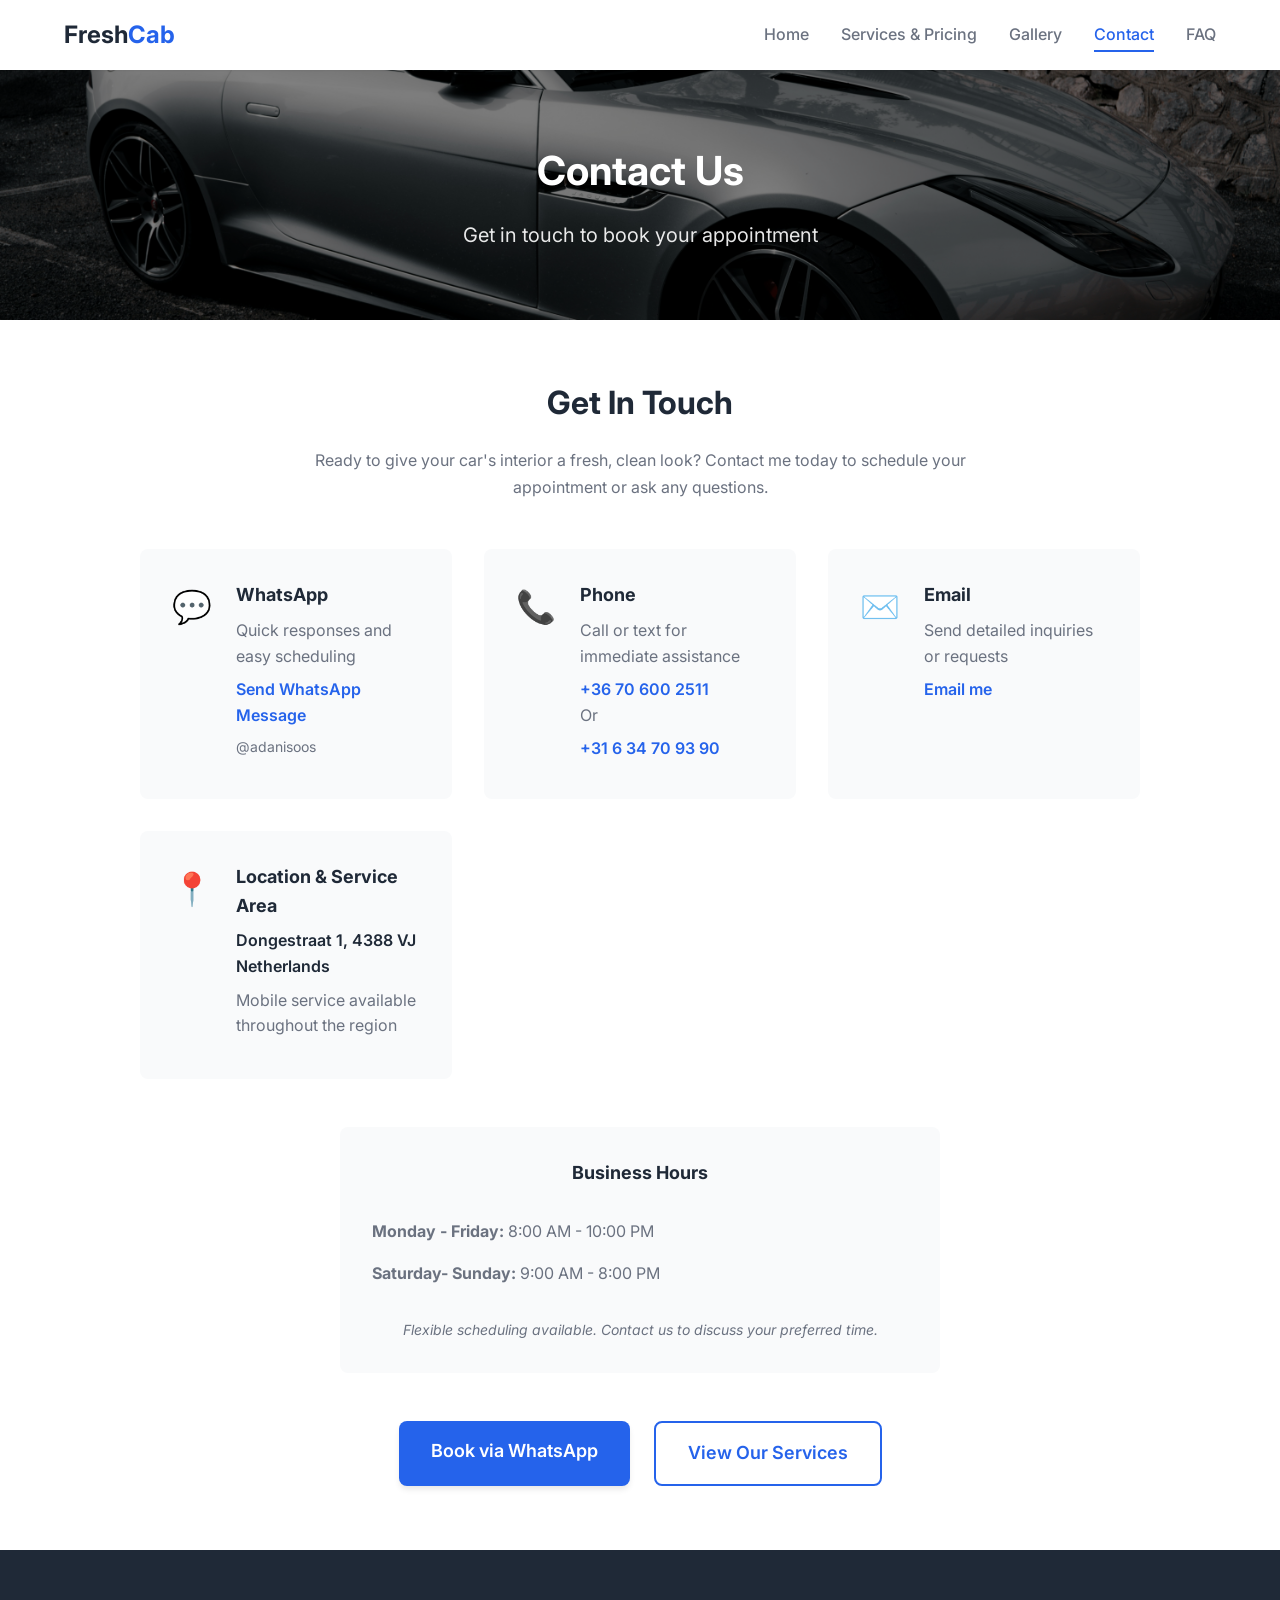
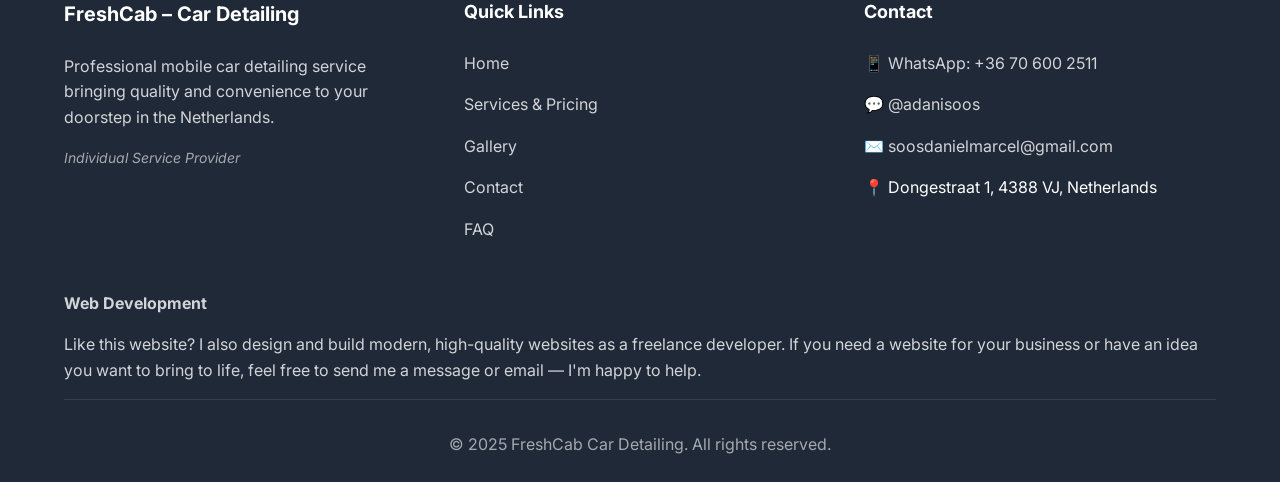
==== commit 839a8dae: "images" ====
--- a/contact.html
+++ b/contact.html
@@ -63,13 +63,14 @@
     </nav>
 
     <!-- Page Header -->
-    <section class="page-header">
+    <section class="page-header hero-contact">
       <div class="container">
         <h1 class="page-title fade-in">Contact Us</h1>
         <p class="page-subtitle fade-in">
           Get in touch to book your appointment
         </p>
       </div>
+      <div class="hero-overlay"></div>
     </section>
 
     <!-- Contact Section -->
--- a/css/styles.css
+++ b/css/styles.css
@@ -267,15 +267,69 @@
 /* ===================================
    Hero Section
    =================================== */
-.hero {
+.hero-index {
     position: relative;
-    background: linear-gradient(135deg, var(--primary-color) 0%, var(--primary-dark) 100%);
+    background-image: url('../images/hero-index.jpg');
+    background-size: cover;
+    background-position: center;
+    background-repeat: no-repeat;
     color: white;
     padding: var(--spacing-2xl) 0;
     min-height: 500px;
     display: flex;
     align-items: center;
     overflow: hidden;
+}
+.hero-pricing {
+    position: relative;
+    background-image: url('../images/hero-pricing.jpg');
+    background-size: cover;
+    background-position: center;
+    background-repeat: no-repeat;
+    color: white;
+    padding: var(--spacing-2xl) 0;
+    min-height: 250px;
+    display: flex;
+    align-items: center;
+    overflow: hidden;
+}
+
+.hero-gallery {
+    position: relative;
+    background-image: url('../images/hero-gallery.jpg');
+    background-size: cover;
+    background-position: center;
+    background-repeat: no-repeat;
+    color: white;
+    padding: var(--spacing-2xl) 0;
+    min-height: 250px;
+    display: flex;
+    align-items: center;
+    overflow: hidden;
+}
+
+.hero-contact {
+    position: relative;
+    background-image: url('../images/hero-contact.jpg');
+    background-size: cover;
+    background-position: center;
+    background-repeat: no-repeat;
+    color: white;
+    padding: var(--spacing-2xl) 0;
+    min-height: 250px;
+    display: flex;
+    align-items: center;
+    overflow: hidden;
+}
+
+.hero-overlay {
+    position: absolute;
+    top: 0;
+    left: 0;
+    right: 0;
+    bottom: 0;
+    background: rgba(0, 0, 0, 0.5);
+    z-index: 0;
 }
 
 .hero::before {
@@ -287,6 +341,7 @@
     bottom: 0;
     background: url('data:image/svg+xml,<svg width="100" height="100" xmlns="http://www.w3.org/2000/svg"><circle cx="50" cy="50" r="2" fill="white" opacity="0.1"/></svg>');
     opacity: 0.3;
+    z-index: 0;
 }
 
 .hero-content {
@@ -625,10 +680,15 @@
    Page Header
    =================================== */
 .page-header {
-    background: linear-gradient(135deg, var(--primary-color) 0%, var(--primary-dark) 100%);
     color: white;
     padding: var(--spacing-xl) 0;
     text-align: center;
+    position: relative;
+}
+
+.page-header .container {
+    position: relative;
+    z-index: 1;
 }
 
 .page-title {
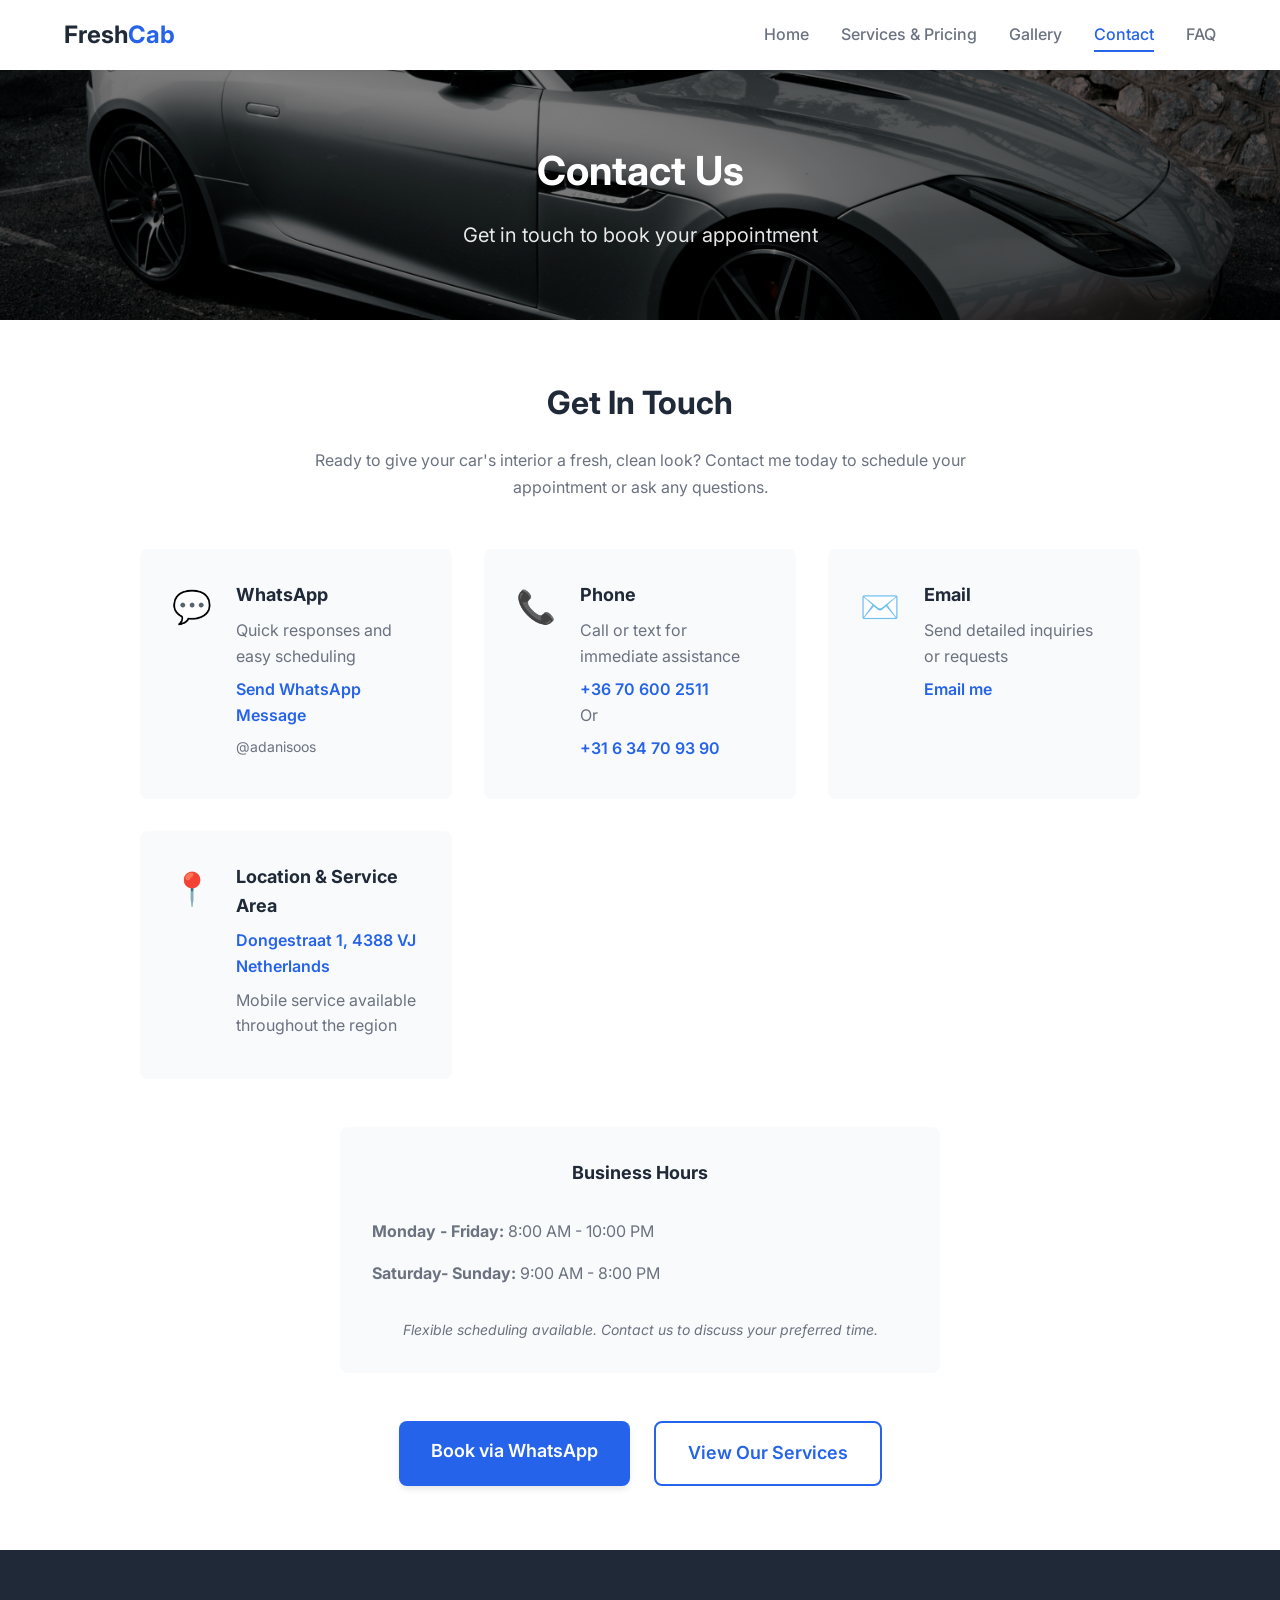
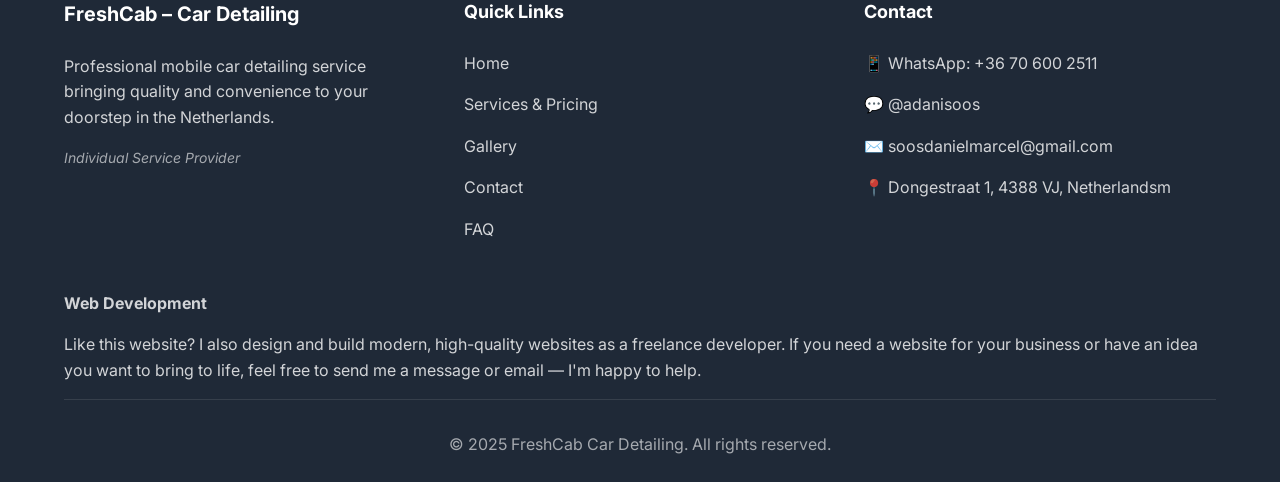
==== commit 631f0a41: "responsiveness fix" ====
--- a/contact.html
+++ b/contact.html
@@ -130,7 +130,13 @@
               <div class="contact-details">
                 <h3>Location & Service Area</h3>
                 <p class="service-area">
-                  Dongestraat 1, 4388 VJ<br />Netherlands
+                  <a
+                    href="https://www.google.com/maps/place/Dongestraat+1,+4388+VJ+Oost-Souburg/@51.4684643,3.6032384,15.72z/data=!4m6!3m5!1s0x47c490afa397a7bb:0xab7bbffa4d830135!8m2!3d51.4678462!4d3.6046062!16s%2Fg%2F11c43wkp_j?entry=ttu&g_ep=EgoyMDI1MTExNy4wIKXMDSoASAFQAw%3D%3D"
+                    target="_blank"
+                    class="contact-link"
+                  >
+                    Dongestraat 1, 4388 VJ<br />Netherlands
+                  </a>
                 </p>
                 <p>Mobile service available throughout the region</p>
               </div>
@@ -207,7 +213,13 @@
                   >soosdanielmarcel@gmail.com</a
                 >
               </li>
-              <li>📍 Dongestraat 1, 4388 VJ, Netherlands</li>
+              <li>
+                <a
+                  href="https://www.google.com/maps/place/Dongestraat+1,+4388+VJ+Oost-Souburg/@51.4684643,3.6032384,15.72z/data=!4m6!3m5!1s0x47c490afa397a7bb:0xab7bbffa4d830135!8m2!3d51.4678462!4d3.6046062!16s%2Fg%2F11c43wkp_j?entry=ttu&g_ep=EgoyMDI1MTExNy4wIKXMDSoASAFQAw%3D%3D"
+                  target="_blank"
+                  >📍 Dongestraat 1, 4388 VJ, Netherlandsm</a
+                >
+              </li>
             </ul>
           </div>
         </div>
--- a/css/styles.css
+++ b/css/styles.css
@@ -269,7 +269,7 @@
    =================================== */
 .hero-index {
     position: relative;
-    background-image: url('../images/hero-index.jpg');
+    background-image: url('../images/hero/hero-index.jpg');
     background-size: cover;
     background-position: center;
     background-repeat: no-repeat;
@@ -282,7 +282,7 @@
 }
 .hero-pricing {
     position: relative;
-    background-image: url('../images/hero-pricing.jpg');
+    background-image: url('../images/hero/hero-pricing.jpg');
     background-size: cover;
     background-position: center;
     background-repeat: no-repeat;
@@ -296,7 +296,7 @@
 
 .hero-gallery {
     position: relative;
-    background-image: url('../images/hero-gallery.jpg');
+    background-image: url('../images/hero/hero-gallery.jpg');
     background-size: cover;
     background-position: center;
     background-repeat: no-repeat;
@@ -310,7 +310,7 @@
 
 .hero-contact {
     position: relative;
-    background-image: url('../images/hero-contact.jpg');
+    background-image: url('../images/hero/hero-contact.jpg');
     background-size: cover;
     background-position: center;
     background-repeat: no-repeat;
@@ -821,139 +821,370 @@
 }
 
 /* ===================================
-   Add-ons Section
-   =================================== */
-.addons-grid {
-    display: grid;
-    grid-template-columns: repeat(auto-fit, minmax(280px, 1fr));
-    gap: var(--spacing-lg);
+   Add-ons Section - Table Layout
+   =================================== */
+.addons-table-wrapper {
     margin-top: var(--spacing-xl);
-}
-
-.addon-card {
+    overflow-x: auto;
     background-color: var(--bg-white);
-    padding: var(--spacing-lg);
-    padding-bottom: 4.5rem;
     border-radius: var(--radius-lg);
     box-shadow: var(--shadow-md);
+    /* Enable smooth scrolling on mobile */
+    -webkit-overflow-scrolling: touch;
+}
+
+.addons-table {
+    width: 100%;
+    border-collapse: collapse;
+    font-size: 0.95rem;
+    /* Minimum width to prevent extreme squishing on very small screens */
+    min-width: 600px;
+}
+
+.addons-table thead {
+    background-color: var(--primary-color);
+    color: white;
+}
+
+.addons-table thead th {
+    padding: 1rem;
+    text-align: left;
+    font-weight: 600;
+    font-size: 0.875rem;
+    text-transform: uppercase;
+    letter-spacing: 0.05em;
+}
+
+.addons-table thead th.col-icon {
+    width: 60px;
     text-align: center;
-    transition: all var(--transition-base);
-    position: relative;
-    min-height: 280px;
+}
+
+.addons-table thead th.col-service {
+    width: 25%;
+}
+
+.addons-table thead th.col-description {
+    width: 50%;
+}
+
+.addons-table thead th.col-price {
+    width: 15%;
+    text-align: right;
+}
+
+.addons-table tbody tr {
+    border-bottom: 1px solid #e5e7eb;
+    transition: background-color var(--transition-base);
+}
+
+.addons-table tbody tr:last-child {
+    border-bottom: none;
+}
+
+.addons-table tbody tr:hover {
+    background-color: #f9fafb;
+}
+
+.addons-table tbody td {
+    padding: 1.25rem 1rem;
+    vertical-align: top;
+}
+
+.addon-icon {
+    font-size: 2rem;
+    text-align: center;
+    display: block;
+}
+
+.addon-service {
+    color: var(--text-dark);
+}
+
+.addon-service strong {
+    display: block;
+    font-size: 1rem;
+    font-weight: 600;
+    margin-bottom: 0.25rem;
 }
 
 .addon-badge {
-    position: absolute;
-    top: var(--spacing-sm);
-    right: var(--spacing-sm);
+    display: inline-block;
+    margin-top: 0.5rem;
     padding: 0.25rem 0.75rem;
     border-radius: 999px;
-    font-size: 0.75rem;
+    font-size: 0.7rem;
     font-weight: 600;
     letter-spacing: 0.03em;
     background-color: rgba(15, 23, 42, 0.03);
     color: var(--text-dark);
     border: 1px solid rgba(15, 23, 42, 0.08);
-    pointer-events: none;
-    z-index: 1;
 }
 
 .addon-badge--winter,
 .addon-badge--climate {
     color: var(--primary-dark);
+    background-color: rgba(37, 99, 235, 0.05);
     border-color: rgba(37, 99, 235, 0.18);
 }
 
 .addon-badge--smoker {
     color: var(--accent-color);
+    background-color: rgba(245, 158, 11, 0.05);
     border-color: rgba(245, 158, 11, 0.3);
-}
-
-.addon-card:hover {
-    transform: translateY(-5px);
-    box-shadow: var(--shadow-xl);
-}
-
-.addon-icon {
-    font-size: 2.5rem;
-    margin-bottom: var(--spacing-md);
-}
-
-.addon-title {
-    font-size: 1.125rem;
-    font-weight: 600;
-    color: var(--text-dark);
-    margin-bottom: var(--spacing-sm);
 }
 
 .addon-description {
     color: var(--text-light);
-    margin-bottom: var(--spacing-md);
     line-height: 1.6;
+    font-size: 0.9rem;
 }
 
 .addon-price {
-    position: absolute;
-    bottom: var(--spacing-lg);
-    left: 0;
-    right: 0;
-    font-size: 1.5rem;
+    font-size: 1.25rem;
     font-weight: 700;
     color: var(--primary-color);
-    text-align: center;
-}
-
-/* Locked Add-on Card (Only in Premium Package) */
-.addon-card-locked {
-  opacity: 0.7;
-  cursor: not-allowed;
-  position: relative;
-  pointer-events: none; /* disable click */
-  background: #f9fafb;
-  border: 1px dashed #cbd5e1;
-}
-
-.addon-card-locked .addon-title,
-.addon-card-locked .addon-description {
-  color: #6b7280 !important;
+    text-align: right;
+    white-space: nowrap;
+}
+
+/* Locked Row (Premium Only) */
+.addon-row-locked {
+    background-color: #f9fafb;
+    opacity: 0.75;
+}
+
+.addon-row-locked .addon-service,
+.addon-row-locked .addon-description {
+    color: #6b7280 !important;
 }
 
 .addon-locked-label {
-  display: inline-block;
-  margin-top: 0.8rem;
-  padding: 0.35rem 0.75rem;
-  background: #e5e7eb;
-  color: #374151;
-  font-size: 0.8rem;
-  font-weight: 600;
-  border-radius: 8px;
-  text-align: center;
-}
-
-/* Disabled Add-on Card */
-.addon-card-disabled {
-  opacity: 0.45;
-  filter: grayscale(100%);
-  cursor: not-allowed;
-  position: relative;
-  pointer-events: none; /* teljesen deaktiválja */
-}
-
-.addon-card-disabled .addon-title,
-.addon-card-disabled .addon-description {
-  color: #6b7280 !important;
+    display: inline-block;
+    padding: 0.35rem 0.75rem;
+    background: #e5e7eb;
+    color: #374151;
+    font-size: 0.8rem;
+    font-weight: 600;
+    border-radius: 6px;
+}
+
+/* Disabled Row */
+.addon-row-disabled {
+    opacity: 0.5;
+    filter: grayscale(100%);
+}
+
+.addon-row-disabled .addon-service,
+.addon-row-disabled .addon-description {
+    color: #9ca3af !important;
 }
 
 .addon-unavailable-label {
-  display: inline-block;
-  margin-top: 0.8rem;
-  padding: 0.35rem 0.75rem;
-  background: #d1d5db;
-  color: #374151;
-  font-size: 0.8rem;
-  font-weight: 600;
-  border-radius: 8px;
-  text-align: center;
+    display: inline-block;
+    padding: 0.35rem 0.75rem;
+    background: #d1d5db;
+    color: #374151;
+    font-size: 0.8rem;
+    font-weight: 600;
+    border-radius: 6px;
+}
+
+/* Mobile Responsive - Compact Table with Horizontal Scroll */
+@media (max-width: 768px) {
+    .addons-table-wrapper {
+        overflow-x: auto;
+        -webkit-overflow-scrolling: touch;
+        background-color: var(--bg-white);
+        border-radius: var(--radius-lg);
+        box-shadow: var(--shadow-md);
+        margin-top: var(--spacing-md);
+        /* Add scroll indicator shadow */
+        background:
+            linear-gradient(90deg, var(--bg-white) 30%, rgba(255,255,255,0)),
+            linear-gradient(90deg, rgba(255,255,255,0), var(--bg-white) 70%) 100% 0,
+            radial-gradient(farthest-side at 0% 50%, rgba(0,0,0,.15), rgba(0,0,0,0)),
+            radial-gradient(farthest-side at 100% 50%, rgba(0,0,0,.15), rgba(0,0,0,0)) 100% 0;
+        background-repeat: no-repeat;
+        background-color: var(--bg-white);
+        background-size: 40px 100%, 40px 100%, 14px 100%, 14px 100%;
+        background-attachment: local, local, scroll, scroll;
+    }
+
+    .addons-table {
+        /* Compact but readable width */
+        min-width: 650px;
+        font-size: 0.85rem;
+    }
+
+    /* Compact header styling */
+    .addons-table thead th {
+        padding: 0.75rem 0.5rem;
+        font-size: 0.7rem;
+        position: sticky;
+        top: 0;
+        background-color: var(--primary-color);
+        z-index: 10;
+    }
+
+    .addons-table thead th.col-icon {
+        width: 50px;
+        padding: 0.75rem 0.25rem;
+    }
+
+    .addons-table thead th.col-service {
+        width: 32%;
+    }
+
+    .addons-table thead th.col-description {
+        width: 35%;
+    }
+
+    .addons-table thead th.col-price {
+        width: 15%;
+        text-align: center;
+    }
+
+    /* Compact row styling */
+    .addons-table tbody tr {
+        border-bottom: 1px solid #e5e7eb;
+    }
+
+    .addons-table tbody td {
+        padding: 0.85rem 0.5rem;
+        vertical-align: top;
+    }
+
+    /* Price column - center aligned vertically and horizontally */
+    .addons-table tbody td.addon-price {
+        vertical-align: middle;
+        text-align: center;
+    }
+
+    /* Icon - smaller on mobile */
+    .addon-icon {
+        font-size: 1.5rem;
+        padding: 0;
+        vertical-align: middle;
+    }
+
+    /* Service column - center aligned vertically */
+    .addons-table tbody td.addon-service {
+        vertical-align: middle;
+    }
+
+    /* Service name - compact */
+    .addon-service strong {
+        font-size: 0.875rem;
+        line-height: 1.3;
+        margin-bottom: 0.25rem;
+    }
+
+    /* Badge - smaller */
+    .addon-badge {
+        font-size: 0.6rem;
+        padding: 0.2rem 0.5rem;
+        margin-top: 0.25rem;
+        display: block;
+        width: fit-content;
+    }
+
+    /* Description - compact and readable */
+    .addon-description {
+        font-size: 0.8rem;
+        line-height: 1.5;
+    }
+
+    /* Price - prominent but compact, centered */
+    .addon-price {
+        font-size: 1rem;
+        white-space: nowrap;
+        text-align: center !important;
+    }
+
+    /* Labels for locked/unavailable */
+    .addon-locked-label,
+    .addon-unavailable-label {
+        font-size: 0.7rem;
+        padding: 0.25rem 0.5rem;
+    }
+
+    /* Scroll hint for mobile users */
+    .addons-table-wrapper::before {
+        content: '👉 Görgess jobbra a teljes táblázatért';
+        display: block;
+        text-align: center;
+        background-color: rgba(37, 99, 235, 0.1);
+        color: var(--primary-color);
+        padding: 0.5rem;
+        font-size: 0.75rem;
+        font-weight: 600;
+        border-radius: var(--radius-md) var(--radius-md) 0 0;
+        margin: -0.5rem -0.5rem 0.5rem -0.5rem;
+        animation: fadeInOut 4s ease-in-out;
+        animation-delay: 0.5s;
+        animation-fill-mode: forwards;
+    }
+
+    @keyframes fadeInOut {
+        0% { opacity: 0; }
+        10%, 70% { opacity: 1; }
+        100% { opacity: 0; display: none; }
+    }
+}
+
+/* Tablet Responsive - Horizontal Scroll with Better Spacing */
+@media (min-width: 769px) and (max-width: 1024px) {
+    .addons-table-wrapper {
+        overflow-x: auto;
+        -webkit-overflow-scrolling: touch;
+        position: relative;
+    }
+
+    /* Scroll hint for tablet users */
+    .addons-table-wrapper::after {
+        content: '← Scroll to see more →';
+        position: absolute;
+        bottom: 0;
+        left: 50%;
+        transform: translateX(-50%);
+        background-color: rgba(37, 99, 235, 0.9);
+        color: white;
+        padding: 0.5rem 1rem;
+        border-radius: var(--radius-md) var(--radius-md) 0 0;
+        font-size: 0.75rem;
+        font-weight: 600;
+        pointer-events: none;
+        opacity: 0;
+        animation: fadeInOut 3s ease-in-out;
+        animation-delay: 1s;
+    }
+
+    @keyframes fadeInOut {
+        0%, 100% { opacity: 0; }
+        10%, 90% { opacity: 1; }
+    }
+
+    .addons-table {
+        min-width: 700px;
+    }
+
+    .addons-table thead th,
+    .addons-table tbody td {
+        padding: 1rem 0.75rem;
+    }
+
+    .addons-table thead th.col-service {
+        width: 30%;
+    }
+
+    .addons-table thead th.col-description {
+        width: 45%;
+    }
+
+    .addon-description {
+        font-size: 0.875rem;
+    }
 }
 
 
@@ -1159,21 +1390,6 @@
     transform: scale(1.3);
 }
 
-/* Touch/Swipe Indicator */
-.carousel-container::after {
-    content: '← Swipe →';
-    position: absolute;
-    top: 1rem;
-    right: 1rem;
-    background-color: rgba(0, 0, 0, 0.6);
-    color: white;
-    padding: 0.5rem 1rem;
-    border-radius: var(--radius-md);
-    font-size: 0.875rem;
-    opacity: 0;
-    animation: swipeHint 3s ease-in-out 1s;
-    pointer-events: none;
-}
 
 @keyframes swipeHint {
     0%, 100% { opacity: 0; }
@@ -1699,11 +1915,7 @@
     .pricing-card-featured:hover {
         transform: translateY(-8px);
     }
-    
-    .addons-grid {
-        grid-template-columns: 1fr;
-    }
-    
+
     .gallery-grid {
         grid-template-columns: 1fr;
     }
@@ -1844,14 +2056,34 @@
         height: 400px;
     }
 
+    /* Pricing Grid - Better layout for tablet */
     .pricing-grid {
-        grid-template-columns: repeat(2, 1fr);
-    }
-
-    .pricing-card:nth-child(2) {
-        grid-column: 1 / -1;
-        max-width: 400px;
-        margin: 0 auto;
+        grid-template-columns: repeat(3, 1fr);
+        gap: var(--spacing-md);
+    }
+
+    .pricing-card {
+        padding: var(--spacing-lg);
+    }
+
+    .pricing-card-featured {
+        transform: scale(1);
+    }
+
+    .pricing-card-featured:hover {
+        transform: translateY(-8px);
+    }
+
+    .pricing-title {
+        font-size: 1.5rem;
+    }
+
+    .price-amount {
+        font-size: 2.5rem;
+    }
+
+    .pricing-features {
+        font-size: 0.9rem;
     }
 }
 
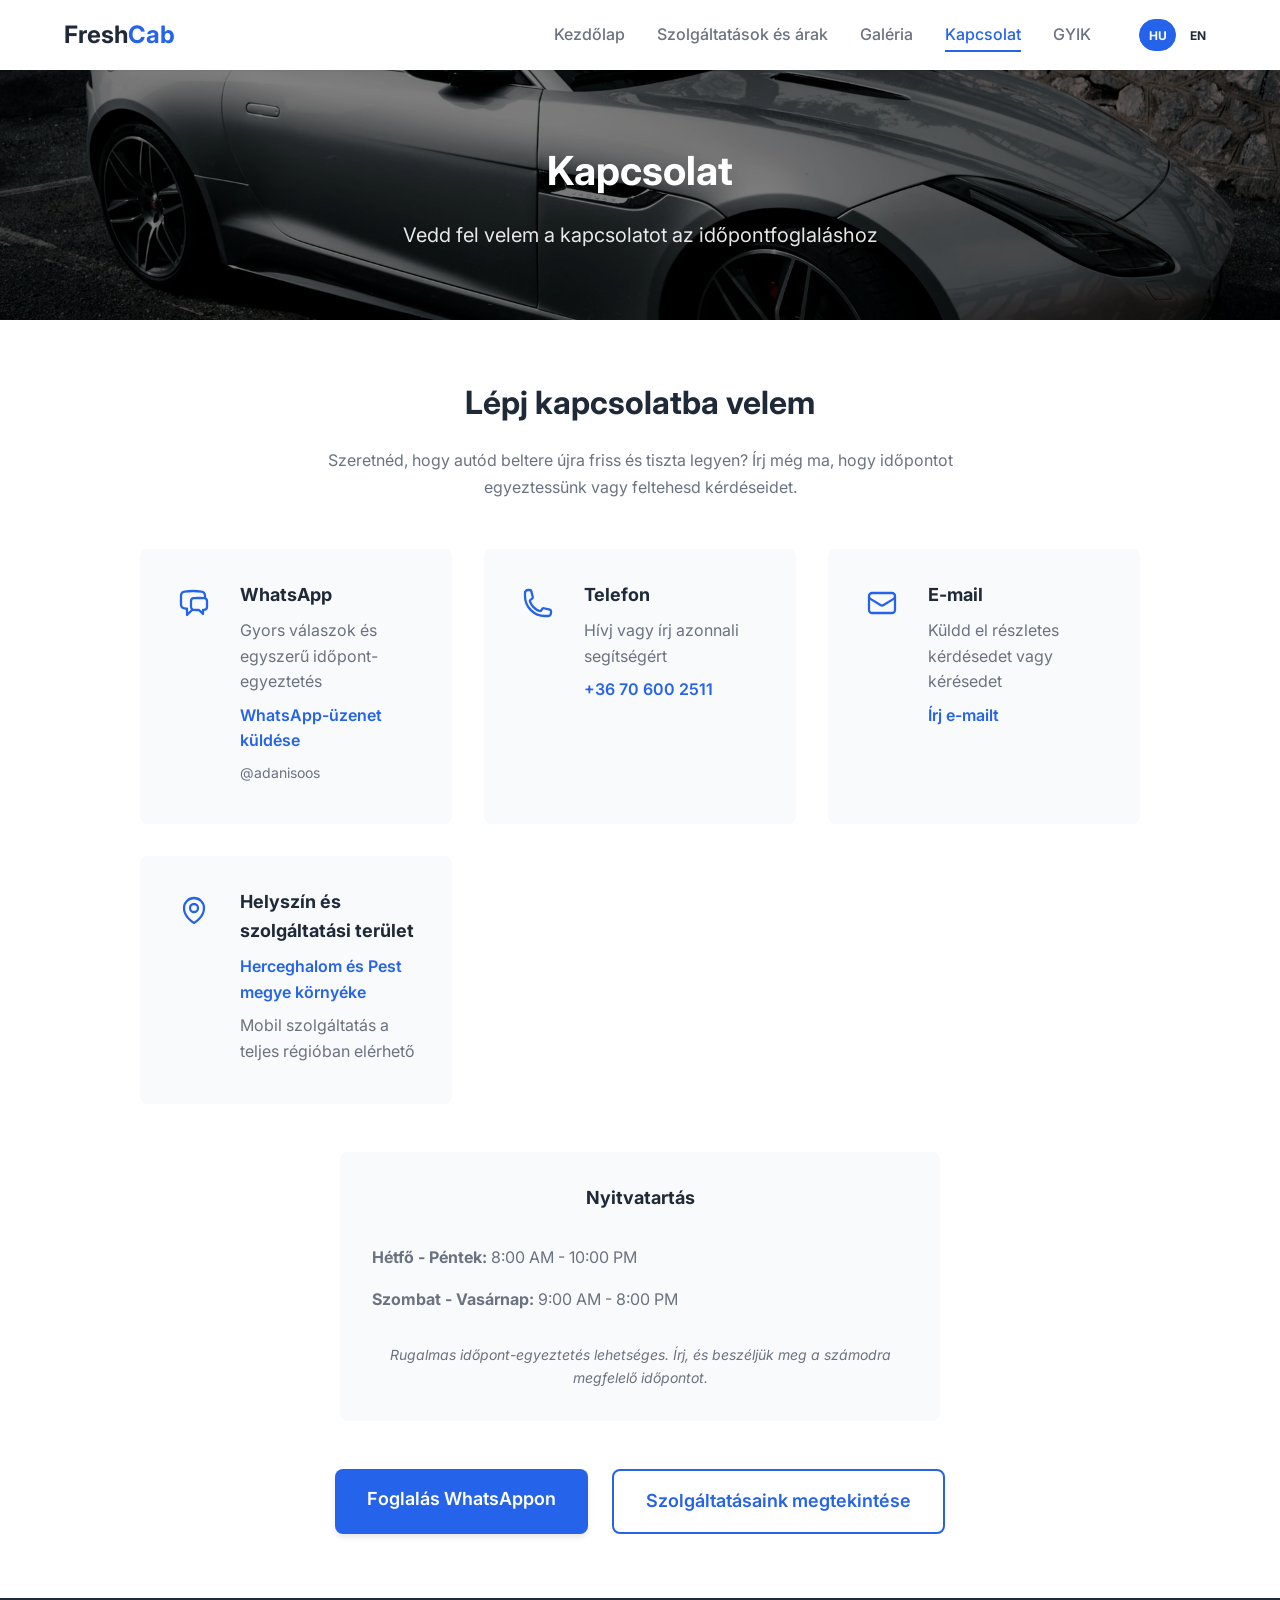
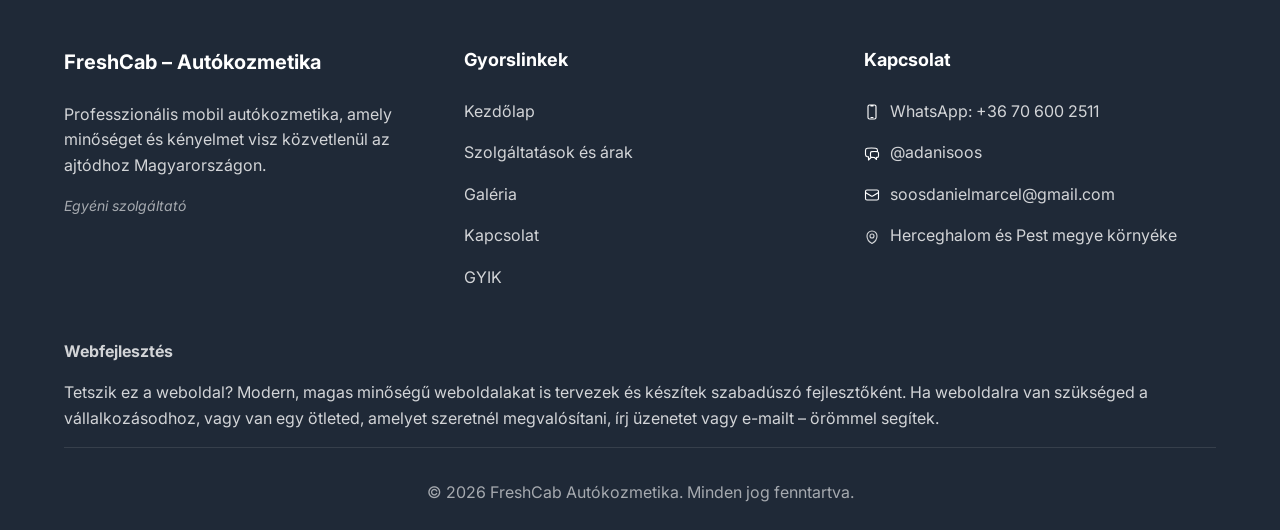
==== commit 77a09e95: "Localize Hungarian content and optimize assets Co-authored-by: Copilot <223556219+Copilot@users.nore" ====
--- a/contact.html
+++ b/contact.html
@@ -1,11 +1,11 @@
 <!DOCTYPE html>
-<html lang="en">
+<html lang="hu">
   <head>
     <meta charset="UTF-8" />
     <meta name="viewport" content="width=device-width, initial-scale=1.0" />
     <meta
       name="description"
-      content="Contact FreshCab for mobile car detailing in the Netherlands. Book via WhatsApp, phone, or email."
+      content="Contact FreshCab for mobile car detailing in Hungary. Book via WhatsApp, phone, or email."
     />
     <meta name="theme-color" content="#2563eb" />
     <title>Contact - FreshCab Car Detailing</title>
@@ -29,6 +29,12 @@
     />
     <link rel="icon" type="image/x-icon" href="images/favicon/favicon.ico" />
     <link rel="stylesheet" href="css/styles.css" />
+    <link
+      rel="preload"
+      as="image"
+      href="images/hero/hero-contact.webp"
+      fetchpriority="high"
+    />
     <link rel="preconnect" href="https://fonts.googleapis.com" />
     <link rel="preconnect" href="https://fonts.gstatic.com" crossorigin />
     <link
@@ -85,7 +91,7 @@
 
           <div class="contact-methods">
             <div class="contact-method">
-              <div class="contact-icon">💬</div>
+              <div class="contact-icon"><svg class="ui-icon" viewBox="0 0 24 24" aria-hidden="true"><path d="M20.25 8.51104C21.1341 8.79549 21.75 9.6392 21.75 10.6082V14.8938C21.75 16.0304 20.9026 16.9943 19.7697 17.0867C19.4308 17.1144 19.0909 17.1386 18.75 17.1592V20.25L15.75 17.25C14.3963 17.25 13.0556 17.1948 11.7302 17.0866C11.4319 17.0623 11.1534 16.9775 10.9049 16.8451M20.25 8.51104C20.0986 8.46232 19.9393 8.43 19.7739 8.41628C18.4472 8.30616 17.1051 8.25 15.75 8.25C14.3948 8.25 13.0528 8.30616 11.7261 8.41627C10.595 8.51015 9.75 9.47323 9.75 10.6082V14.8937C9.75 15.731 10.2099 16.4746 10.9049 16.8451M20.25 8.51104V6.63731C20.25 5.01589 19.0983 3.61065 17.4903 3.40191C15.4478 3.13676 13.365 3 11.2503 3C9.13533 3 7.05233 3.13678 5.00963 3.40199C3.40173 3.61074 2.25 5.01598 2.25 6.63738V12.8626C2.25 14.484 3.40173 15.8893 5.00964 16.098C5.58661 16.1729 6.16679 16.2376 6.75 16.2918V21L10.9049 16.8451"/></svg></div>
               <div class="contact-details">
                 <h3>WhatsApp</h3>
                 <p>Quick responses and easy scheduling</p>
@@ -100,22 +106,18 @@
             </div>
 
             <div class="contact-method">
-              <div class="contact-icon">📞</div>
+              <div class="contact-icon"><svg class="ui-icon" viewBox="0 0 24 24" aria-hidden="true"><path d="M2.25 6.75C2.25 15.0343 8.96573 21.75 17.25 21.75H19.5C20.7426 21.75 21.75 20.7426 21.75 19.5V18.1284C21.75 17.6121 21.3987 17.1622 20.8979 17.037L16.4747 15.9312C16.0355 15.8214 15.5734 15.9855 15.3018 16.3476L14.3316 17.6412C14.05 18.0166 13.563 18.1827 13.1223 18.0212C9.81539 16.8098 7.19015 14.1846 5.97876 10.8777C5.81734 10.437 5.98336 9.94998 6.3588 9.6684L7.65242 8.69818C8.01453 8.4266 8.17861 7.96445 8.06883 7.52533L6.96304 3.10215C6.83783 2.60133 6.38785 2.25 5.87163 2.25H4.5C3.25736 2.25 2.25 3.25736 2.25 4.5V6.75Z"/></svg></div>
               <div class="contact-details">
                 <h3>Phone</h3>
                 <p>Call or text for immediate assistance</p>
                 <a href="tel:+36706002511" class="contact-link"
                   >+36 70 600 2511</a
                 >
-                <p>Or</p>
-                <a href="tel:+31634709390" class="contact-link"
-                  >+31 6 34 70 93 90</a
-                >
-              </div>
-            </div>
-
-            <div class="contact-method">
-              <div class="contact-icon">✉️</div>
+              </div>
+            </div>
+
+            <div class="contact-method">
+              <div class="contact-icon"><svg class="ui-icon" viewBox="0 0 24 24" aria-hidden="true"><path d="M21.75 6.75V17.25C21.75 18.4926 20.7426 19.5 19.5 19.5H4.5C3.25736 19.5 2.25 18.4926 2.25 17.25V6.75M21.75 6.75C21.75 5.50736 20.7426 4.5 19.5 4.5H4.5C3.25736 4.5 2.25 5.50736 2.25 6.75M21.75 6.75V6.99271C21.75 7.77405 21.3447 8.49945 20.6792 8.90894L13.1792 13.5243C12.4561 13.9694 11.5439 13.9694 10.8208 13.5243L3.32078 8.90894C2.65535 8.49945 2.25 7.77405 2.25 6.99271V6.75"/></svg></div>
               <div class="contact-details">
                 <h3>Email</h3>
                 <p>Send detailed inquiries or requests</p>
@@ -126,16 +128,16 @@
             </div>
 
             <div class="contact-method">
-              <div class="contact-icon">📍</div>
+              <div class="contact-icon"><svg class="ui-icon" viewBox="0 0 24 24" aria-hidden="true"><path d="M15 10.5C15 12.1569 13.6569 13.5 12 13.5C10.3431 13.5 9 12.1569 9 10.5C9 8.84315 10.3431 7.5 12 7.5C13.6569 7.5 15 8.84315 15 10.5Z"/><path d="M19.5 10.5C19.5 17.6421 12 21.75 12 21.75C12 21.75 4.5 17.6421 4.5 10.5C4.5 6.35786 7.85786 3 12 3C16.1421 3 19.5 6.35786 19.5 10.5Z"/></svg></div>
               <div class="contact-details">
                 <h3>Location & Service Area</h3>
                 <p class="service-area">
                   <a
-                    href="https://www.google.com/maps/place/Dongestraat+1,+4388+VJ+Oost-Souburg/@51.4684643,3.6032384,15.72z/data=!4m6!3m5!1s0x47c490afa397a7bb:0xab7bbffa4d830135!8m2!3d51.4678462!4d3.6046062!16s%2Fg%2F11c43wkp_j?entry=ttu&g_ep=EgoyMDI1MTExNy4wIKXMDSoASAFQAw%3D%3D"
+                    href="https://www.google.com/maps/search/?api=1&query=Herceghalom%2C%20Hungary"
                     target="_blank"
                     class="contact-link"
                   >
-                    Dongestraat 1, 4388 VJ<br />Netherlands
+                    Herceghalom and the surrounding Pest County area
                   </a>
                 </p>
                 <p>Mobile service available throughout the region</p>
@@ -178,7 +180,7 @@
             <h3 class="footer-title">FreshCab – Car Detailing</h3>
             <p class="footer-text">
               Professional mobile car detailing service bringing quality and
-              convenience to your doorstep in the Netherlands.
+              convenience to your doorstep in Hungary.
             </p>
             <p class="footer-status">Individual Service Provider</p>
           </div>
@@ -196,28 +198,28 @@
             <h4 class="footer-heading">Contact</h4>
             <ul class="footer-contact">
               <li>
-                📱
+                <svg class="ui-icon" viewBox="0 0 24 24" aria-hidden="true"><path d="M10.5 1.5H8.25C7.00736 1.5 6 2.50736 6 3.75V20.25C6 21.4926 7.00736 22.5 8.25 22.5H15.75C16.9926 22.5 18 21.4926 18 20.25V3.75C18 2.50736 16.9926 1.5 15.75 1.5H13.5M10.5 1.5V3H13.5V1.5M10.5 1.5H13.5M10.5 20.25H13.5"/></svg>
                 <a href="https://wa.me/36706002511" target="_blank"
                   >WhatsApp: +36 70 600 2511</a
                 >
               </li>
               <li>
-                💬
+                <svg class="ui-icon" viewBox="0 0 24 24" aria-hidden="true"><path d="M20.25 8.51104C21.1341 8.79549 21.75 9.6392 21.75 10.6082V14.8938C21.75 16.0304 20.9026 16.9943 19.7697 17.0867C19.4308 17.1144 19.0909 17.1386 18.75 17.1592V20.25L15.75 17.25C14.3963 17.25 13.0556 17.1948 11.7302 17.0866C11.4319 17.0623 11.1534 16.9775 10.9049 16.8451M20.25 8.51104C20.0986 8.46232 19.9393 8.43 19.7739 8.41628C18.4472 8.30616 17.1051 8.25 15.75 8.25C14.3948 8.25 13.0528 8.30616 11.7261 8.41627C10.595 8.51015 9.75 9.47323 9.75 10.6082V14.8937C9.75 15.731 10.2099 16.4746 10.9049 16.8451M20.25 8.51104V6.63731C20.25 5.01589 19.0983 3.61065 17.4903 3.40191C15.4478 3.13676 13.365 3 11.2503 3C9.13533 3 7.05233 3.13678 5.00963 3.40199C3.40173 3.61074 2.25 5.01598 2.25 6.63738V12.8626C2.25 14.484 3.40173 15.8893 5.00964 16.098C5.58661 16.1729 6.16679 16.2376 6.75 16.2918V21L10.9049 16.8451"/></svg>
                 <a href="https://wa.me/36706002511" target="_blank"
                   >@adanisoos</a
                 >
               </li>
               <li>
-                ✉️
+                <svg class="ui-icon" viewBox="0 0 24 24" aria-hidden="true"><path d="M21.75 6.75V17.25C21.75 18.4926 20.7426 19.5 19.5 19.5H4.5C3.25736 19.5 2.25 18.4926 2.25 17.25V6.75M21.75 6.75C21.75 5.50736 20.7426 4.5 19.5 4.5H4.5C3.25736 4.5 2.25 5.50736 2.25 6.75M21.75 6.75V6.99271C21.75 7.77405 21.3447 8.49945 20.6792 8.90894L13.1792 13.5243C12.4561 13.9694 11.5439 13.9694 10.8208 13.5243L3.32078 8.90894C2.65535 8.49945 2.25 7.77405 2.25 6.99271V6.75"/></svg>
                 <a href="mailto:soosdanielmarcel@gmail.com"
                   >soosdanielmarcel@gmail.com</a
                 >
               </li>
               <li>
                 <a
-                  href="https://www.google.com/maps/place/Dongestraat+1,+4388+VJ+Oost-Souburg/@51.4684643,3.6032384,15.72z/data=!4m6!3m5!1s0x47c490afa397a7bb:0xab7bbffa4d830135!8m2!3d51.4678462!4d3.6046062!16s%2Fg%2F11c43wkp_j?entry=ttu&g_ep=EgoyMDI1MTExNy4wIKXMDSoASAFQAw%3D%3D"
+                  href="https://www.google.com/maps/search/?api=1&query=Herceghalom%2C%20Hungary"
                   target="_blank"
-                  >📍 Dongestraat 1, 4388 VJ, Netherlandsm</a
+                  ><svg class="ui-icon" viewBox="0 0 24 24" aria-hidden="true"><path d="M15 10.5C15 12.1569 13.6569 13.5 12 13.5C10.3431 13.5 9 12.1569 9 10.5C9 8.84315 10.3431 7.5 12 7.5C13.6569 7.5 15 8.84315 15 10.5Z"/><path d="M19.5 10.5C19.5 17.6421 12 21.75 12 21.75C12 21.75 4.5 17.6421 4.5 10.5C4.5 6.35786 7.85786 3 12 3C16.1421 3 19.5 6.35786 19.5 10.5Z"/></svg> Herceghalom and the surrounding Pest County area</a
                 >
               </li>
             </ul>
@@ -234,11 +236,12 @@
         </div>
 
         <div class="footer-bottom">
-          <p>&copy; 2025 FreshCab Car Detailing. All rights reserved.</p>
+          <p>&copy; 2026 FreshCab Car Detailing. All rights reserved.</p>
         </div>
       </div>
     </footer>
 
+    <script src="js/i18n.js"></script>
     <script src="js/main.js"></script>
   </body>
 </html>
--- a/css/styles.css
+++ b/css/styles.css
@@ -201,6 +201,40 @@
     transition: box-shadow var(--transition-base);
 }
 
+.language-switcher {
+    display: flex;
+    align-items: center;
+    gap: 0.25rem;
+    margin-left: 1rem;
+}
+
+.language-switcher button {
+    border: 1px solid rgba(255, 255, 255, 0.35);
+    background: transparent;
+    color: inherit;
+    border-radius: 999px;
+    padding: 0.35rem 0.55rem;
+    font: inherit;
+    font-size: 0.75rem;
+    font-weight: 700;
+    cursor: pointer;
+    transition: background-color 0.2s ease, color 0.2s ease;
+}
+
+.language-switcher button.active,
+.language-switcher button:hover {
+    background: #2563eb;
+    border-color: #2563eb;
+    color: #fff;
+}
+
+@media (max-width: 768px) {
+    .language-switcher {
+        margin: 1rem 0 0;
+        justify-content: center;
+    }
+}
+
 .navbar.scrolled {
     box-shadow: var(--shadow-md);
 }
@@ -269,7 +303,8 @@
    =================================== */
 .hero-index {
     position: relative;
-    background-image: url('../images/hero/hero-index.jpg');
+    background-color: #111827;
+    background-image: url('../images/hero/hero-index.webp');
     background-size: cover;
     background-position: center;
     background-repeat: no-repeat;
@@ -282,7 +317,8 @@
 }
 .hero-pricing {
     position: relative;
-    background-image: url('../images/hero/hero-pricing.jpg');
+    background-color: #111827;
+    background-image: url('../images/hero/hero-pricing.webp');
     background-size: cover;
     background-position: center;
     background-repeat: no-repeat;
@@ -296,7 +332,8 @@
 
 .hero-gallery {
     position: relative;
-    background-image: url('../images/hero/hero-gallery.jpg');
+    background-color: #111827;
+    background-image: url('../images/hero/hero-gallery.webp');
     background-size: cover;
     background-position: center;
     background-repeat: no-repeat;
@@ -310,7 +347,8 @@
 
 .hero-contact {
     position: relative;
-    background-image: url('../images/hero/hero-contact.jpg');
+    background-color: #111827;
+    background-image: url('../images/hero/hero-contact.webp');
     background-size: cover;
     background-position: center;
     background-repeat: no-repeat;
@@ -466,8 +504,31 @@
 }
 
 .step-icon {
-    font-size: 3rem;
+    width: 3.25rem;
+    height: 3.25rem;
+    display: flex;
+    align-items: center;
+    justify-content: center;
+    color: var(--primary-color);
     margin-bottom: var(--spacing-md);
+}
+
+.ui-icon {
+    width: 1.75rem;
+    height: 1.75rem;
+    display: inline-block;
+    fill: none;
+    stroke: currentColor;
+    stroke-linecap: round;
+    stroke-linejoin: round;
+    stroke-width: 1.7;
+    vertical-align: middle;
+}
+
+.step-icon .ui-icon {
+    width: 2.75rem;
+    height: 2.75rem;
+    stroke-width: 1.5;
 }
 
 .step-title {
@@ -892,9 +953,17 @@
 }
 
 .addon-icon {
-    font-size: 2rem;
+    width: 3rem;
+    height: 3rem;
+    color: var(--primary-color);
     text-align: center;
-    display: block;
+    display: table-cell;
+    vertical-align: middle;
+}
+
+.addon-icon .ui-icon {
+    width: 2rem;
+    height: 2rem;
 }
 
 .addon-service {
@@ -1656,8 +1725,24 @@
 }
 
 .contact-icon {
-    font-size: 2rem;
+    width: 2.75rem;
+    height: 2.75rem;
+    display: flex;
+    align-items: center;
+    justify-content: center;
+    color: var(--primary-color);
     flex-shrink: 0;
+}
+
+.contact-icon .ui-icon {
+    width: 2rem;
+    height: 2rem;
+}
+
+.footer-contact .ui-icon {
+    width: 1rem;
+    height: 1rem;
+    margin-right: 0.35rem;
 }
 
 .contact-details h3 {
